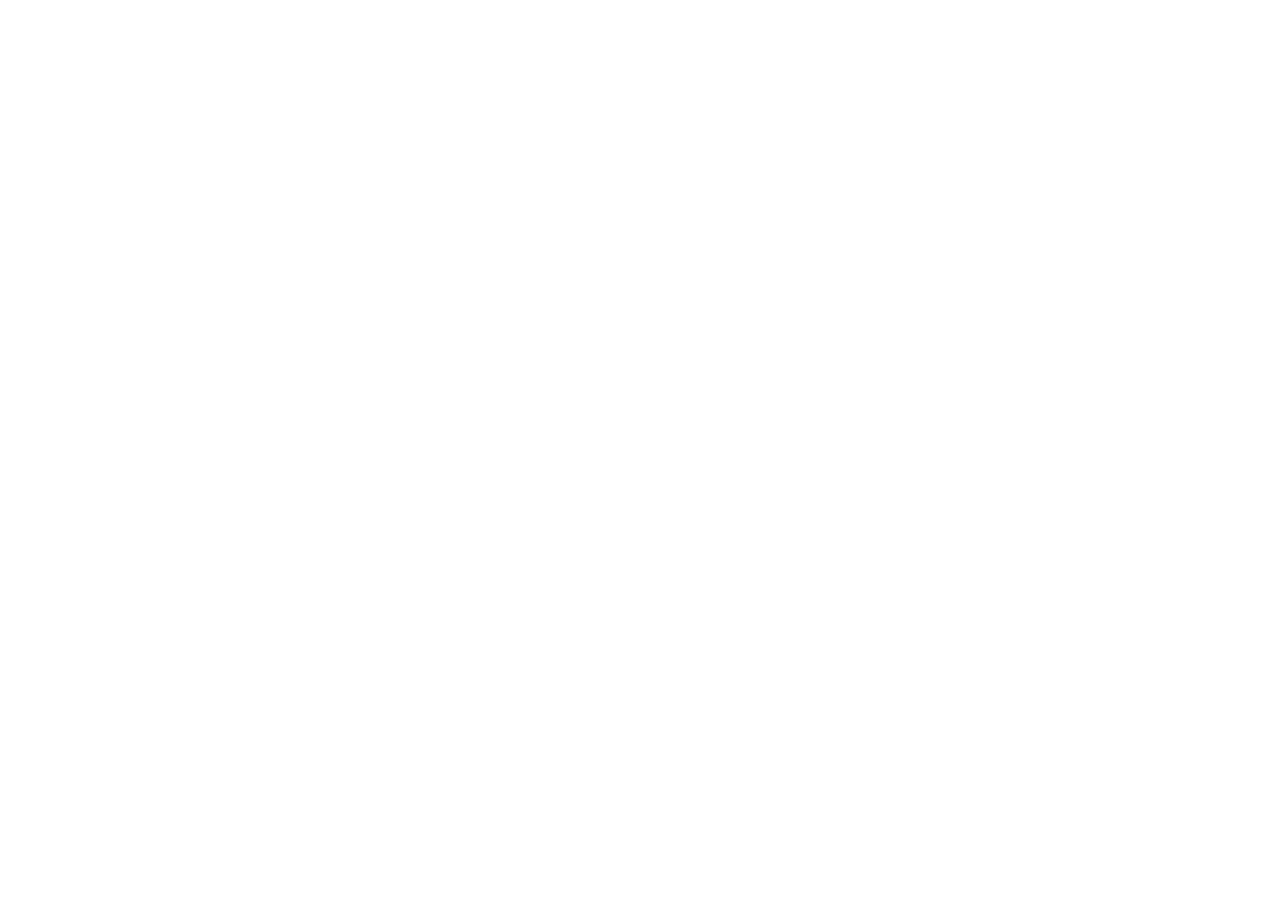
==== index.html @ ceab66d3 "Alt i head tilføjet" ====
<!DOCTYPE html>
<html lang="da">

<html>
<head>
<meta charset="UTF-8">
<meta name="viewport" content="width=device-width, initial-scale=1.0">
<title>Venus Media Forside</title>
<link rel="stylesheet" href="style.css">
<link href="https://fonts.googleapis.com/css?family=Poppins:100,200,300,400,600,700&display=swap" rel="stylesheet">
<link rel="stylesheet" href="https://stackpath.bootstrapcdn.com/font-awesome/4.7.0/css/font-awesome.min.css"> 
</head>







</html>
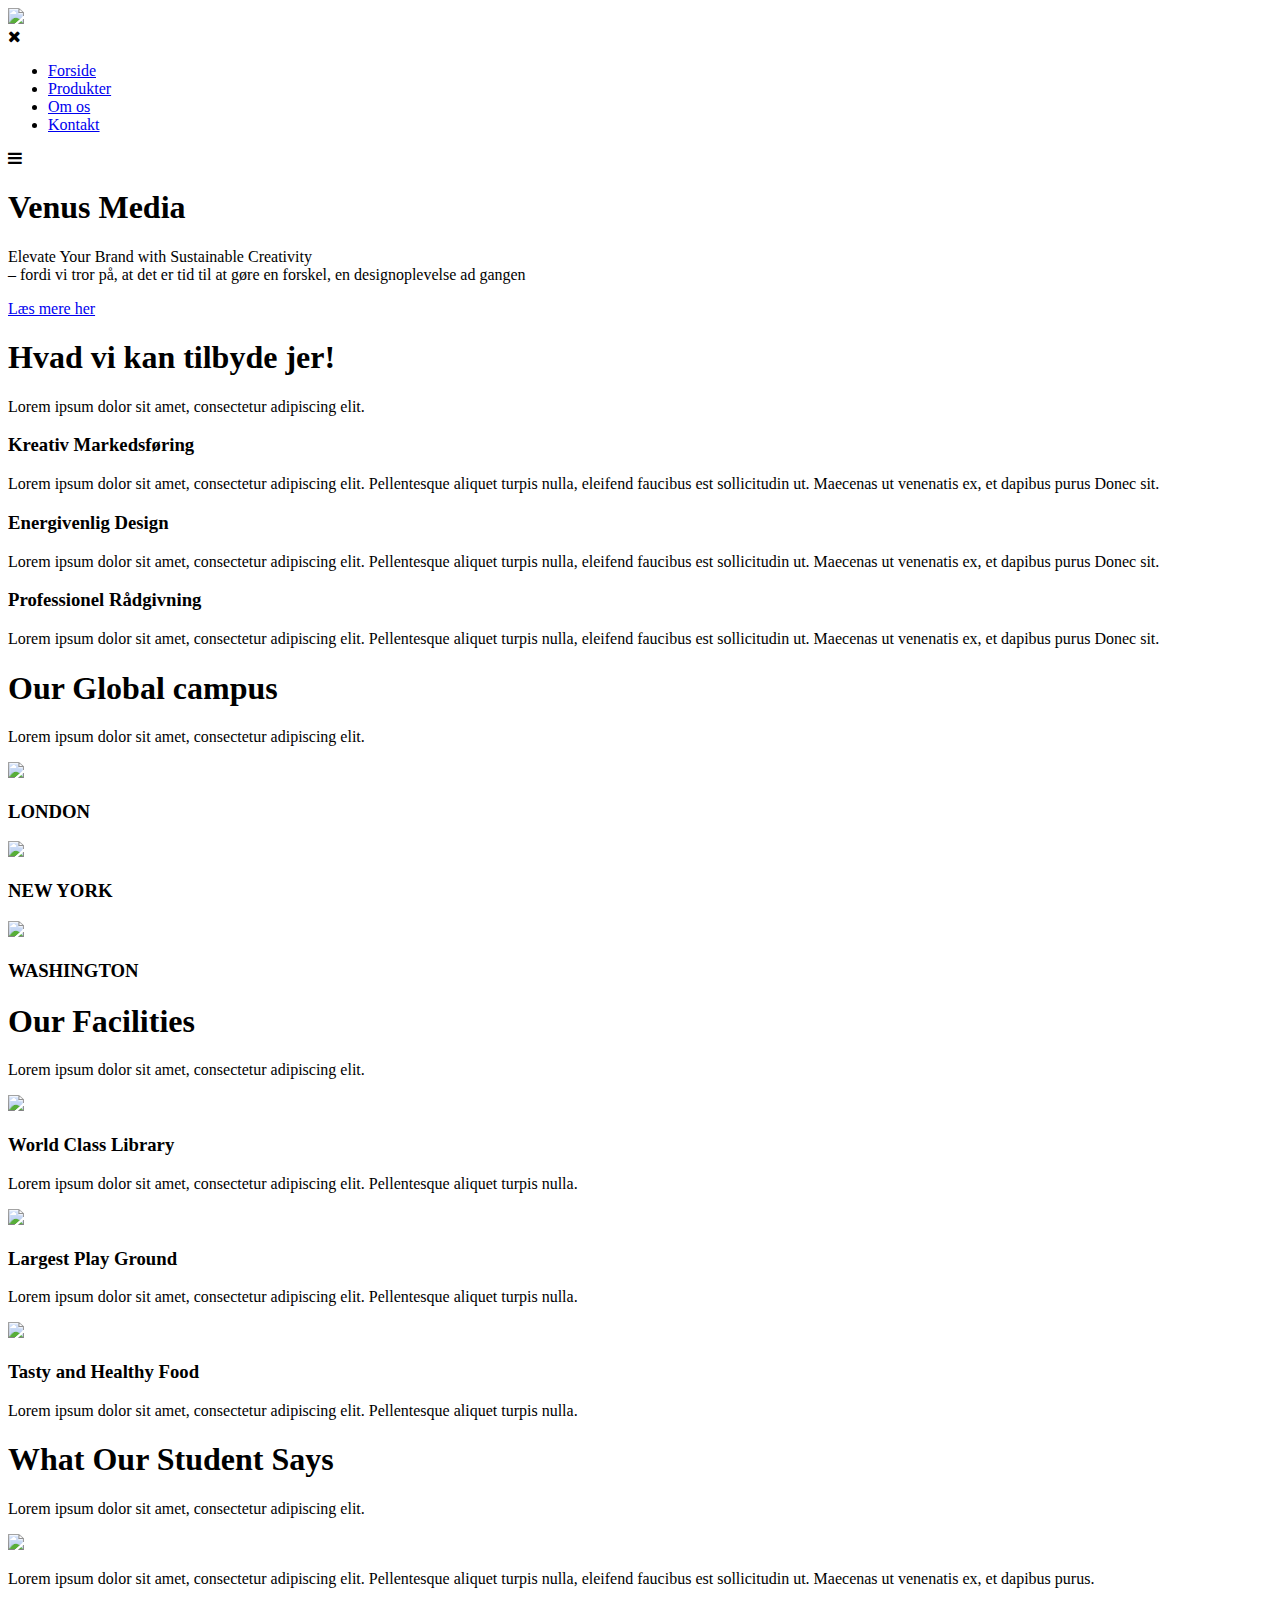
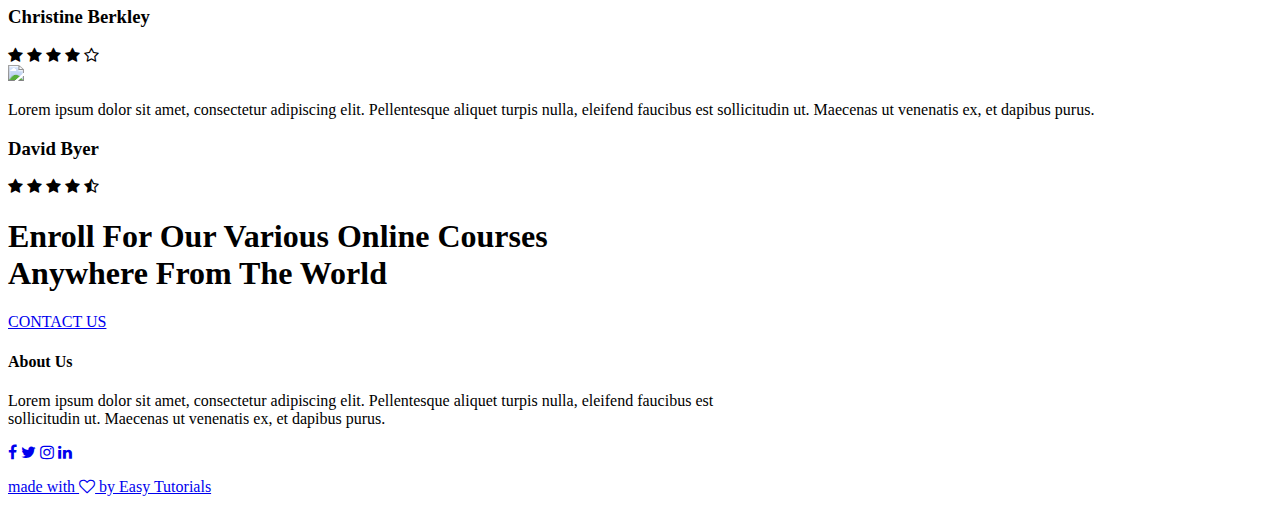
==== commit 446b327f: "tilføjet alle nav links" ====
--- a/index.html
+++ b/index.html
@@ -1,20 +1,182 @@
 <!DOCTYPE html>
 <html lang="da">
 
-<html>
 <head>
-<meta charset="UTF-8">
 <meta name="viewport" content="width=device-width, initial-scale=1.0">
 <title>Venus Media Forside</title>
 <link rel="stylesheet" href="style.css">
 <link href="https://fonts.googleapis.com/css?family=Poppins:100,200,300,400,600,700&display=swap" rel="stylesheet">
 <link rel="stylesheet" href="https://stackpath.bootstrapcdn.com/font-awesome/4.7.0/css/font-awesome.min.css"> 
 </head>
+<body>
+    <section class="header">
+        
+        <nav>
+            <a href="index.html"><img src="img/venus_med_hånd-removebg-preview.png"></a>
+            <div class="nav-links" id="navLinks">  
+                <i class="fa fa-close" onclick="hideMenu()"></i>
+                <ul>
+                    <li><a href="index.html">Forside</a></li>
+                    <li><a href="produkter.html">Produkter</a></li>
+                    <li><a href="hvem-er-vi.html">Om os</a></li>
+                    <li><a href="kontakt.html">Kontakt</a></li>
+                </ul>
+            </div>
+            <i class="fa fa-bars" onclick="showMenu()"></i>
+        </nav>
+        
+        <div class="text-box">
+            <h1>Venus Media</h1>
+            <p>Elevate Your Brand with Sustainable Creativity<br>– fordi vi tror på, at det er tid til at gøre en forskel, en designoplevelse ad gangen</p>
+            <a href="contact.html" class="hero-btn">Læs mere her</a>
+        </div>
+    </section>
+    
+<!---------- Udforsk ----------->
+    
+    <section class="course">
+        <h1>Hvad vi kan tilbyde jer!</h1>
+        <p>Lorem ipsum dolor sit amet, consectetur adipiscing elit.</p>
+        <div class="row">
+            <div class="course-col">
+                <h3>Kreativ Markedsføring</h3>
+                <p>Lorem ipsum dolor sit amet, consectetur adipiscing elit. Pellentesque aliquet turpis nulla, eleifend faucibus est sollicitudin ut. Maecenas ut venenatis ex, et dapibus purus Donec sit.</p>
+            </div>
+            <div class="course-col">
+                <h3>Energivenlig Design</h3>
+                <p>Lorem ipsum dolor sit amet, consectetur adipiscing elit. Pellentesque aliquet turpis nulla, eleifend faucibus est sollicitudin ut. Maecenas ut venenatis ex, et dapibus purus Donec sit.</p>
+            </div>
+            <div class="course-col">
+                <h3>Professionel Rådgivning</h3>
+                <p>Lorem ipsum dolor sit amet, consectetur adipiscing elit. Pellentesque aliquet turpis nulla, eleifend faucibus est sollicitudin ut. Maecenas ut venenatis ex, et dapibus purus Donec sit.</p>
+            </div>
+        </div>
+    </section>
+    
+<!---------- campus ---------->
+    
+    <section class="campus">
+        <h1>Our Global campus</h1>
+        <p>Lorem ipsum dolor sit amet, consectetur adipiscing elit.</p>
+            <div class="row">
+                <div class="campus-col">
+                    <img src="images/london.png">
+                    <div class="layer">
+                        <h3>LONDON</h3>
+                    </div>
+                </div>
+                <div class="campus-col">
+                    <img src="images/newyork.png">
+                    <div class="layer">
+                        <h3>NEW YORK</h3>
+                    </div>
+                </div>
+                <div class="campus-col">
+                    <img src="images/washington.png">
+                    <div class="layer">
+                        <h3>WASHINGTON</h3>
+                    </div>
+                </div>
+                
+            </div>
+    </section>
+    
+<!---------- Facilities ---------->
+    
+    <section class="facility">
+        <h1>Our Facilities</h1>
+        <p>Lorem ipsum dolor sit amet, consectetur adipiscing elit.</p>
+            <div class="row">
+                <div class="facility-col">
+                    <img src="images/library.png">
+                    <h3>World Class Library</h3>
+                    <p>Lorem ipsum dolor sit amet, consectetur adipiscing elit. Pellentesque aliquet turpis nulla.</p>
+                </div>
+                <div class="facility-col">
+                    <img src="images/basketball.png">
+                    <h3>Largest Play Ground</h3>
+                    <p>Lorem ipsum dolor sit amet, consectetur adipiscing elit. Pellentesque aliquet turpis nulla.</p>
+                </div>
+                <div class="facility-col">
+                    <img src="images/cafeteria.png">
+                    <h3>Tasty and Healthy Food</h3>
+                    <p>Lorem ipsum dolor sit amet, consectetur adipiscing elit. Pellentesque aliquet turpis nulla.</p>
+                </div>
+            </div>
+    </section>
+    
+    
+<!---------- testimonials ---------->
+    
+    <section class="testimonials">
+        <h1>What Our Student Says</h1>
+        <p>Lorem ipsum dolor sit amet, consectetur adipiscing elit.</p>
+            <div class="row">
+                <div class="testimonial-col">
+                    <img src="images/user1.jpg">
+                    <div> 
+                        <p>Lorem ipsum dolor sit amet, consectetur adipiscing elit. Pellentesque aliquet turpis nulla, eleifend faucibus est sollicitudin ut. Maecenas ut venenatis ex, et dapibus purus.</p>
+                        <h3>Christine Berkley</h3>
+                        <i class="fa fa-star"></i>
+                        <i class="fa fa-star"></i>
+                        <i class="fa fa-star"></i>
+                        <i class="fa fa-star"></i>
+                        <i class="fa fa-star-o"></i>
+                    </div>
+                </div>
+                <div class="testimonial-col">
+                    <img src="images/user2.jpg">
+                    <div>
+                        <p>Lorem ipsum dolor sit amet, consectetur adipiscing elit. Pellentesque aliquet turpis nulla, eleifend faucibus est sollicitudin ut. Maecenas ut venenatis ex, et dapibus purus.</p>
+                        <h3>David Byer</h3>
+                        <i class="fa fa-star"></i>
+                        <i class="fa fa-star"></i>
+                        <i class="fa fa-star"></i>
+                        <i class="fa fa-star"></i>
+                        <i class="fa fa-star-half-o"></i>
+                    </div>
+                </div>
+                
+            </div>
+    </section>
+    
+<!------ Call To Action ------>
 
+<section class="cta">
+    
+       <h1>Enroll For Our Various Online Courses<br>Anywhere From The World</h1>
+        <a href="https://www.youtube.com/c/EasyTutorialsVideo?sub_confirmation=1" class="hero-btn">CONTACT US</a>
+    
+</section>    
+ 
+<!-------- footer ---------->
 
+<section class="footer">
+        <h4>About Us</h4>
+        <p>Lorem ipsum dolor sit amet, consectetur adipiscing elit. Pellentesque aliquet turpis nulla, eleifend faucibus est<br>sollicitudin ut. Maecenas ut venenatis ex, et dapibus purus.</p>
+        <div class="icons">
+            <a href="https://www.youtube.com/c/EasyTutorialsVideo?sub_confirmation=1"><i class="fa fa-facebook"></i></a>
+            <a href="https://www.youtube.com/c/EasyTutorialsVideo?sub_confirmation=1"><i class="fa fa-twitter"></i></a>
+            <a href="https://www.youtube.com/c/EasyTutorialsVideo?sub_confirmation=1"><i class="fa fa-instagram"></i></a>
+            <a href="https://www.youtube.com/c/EasyTutorialsVideo?sub_confirmation=1"><i class="fa fa-linkedin"></i></a>
+            
+        </div>
+        <a href="https://www.youtube.com/c/EasyTutorialsVideo?sub_confirmation=1" class="footer-link"><p>made with <i class="fa fa-heart-o"></i> by Easy Tutorials</p></a>
+</section>    
+  
+  
+<!----JavaScript for toggle menu---->
+<script>
+    var navLinks = document.getElementById("navLinks");
 
+    function showMenu() {
+        navLinks.style.right = "0";
+    }
 
-
-
-
-</html>+    function hideMenu() {
+        navLinks.style.right = "-200px";
+    }
+</script> 
+    
+</body>
+</html>
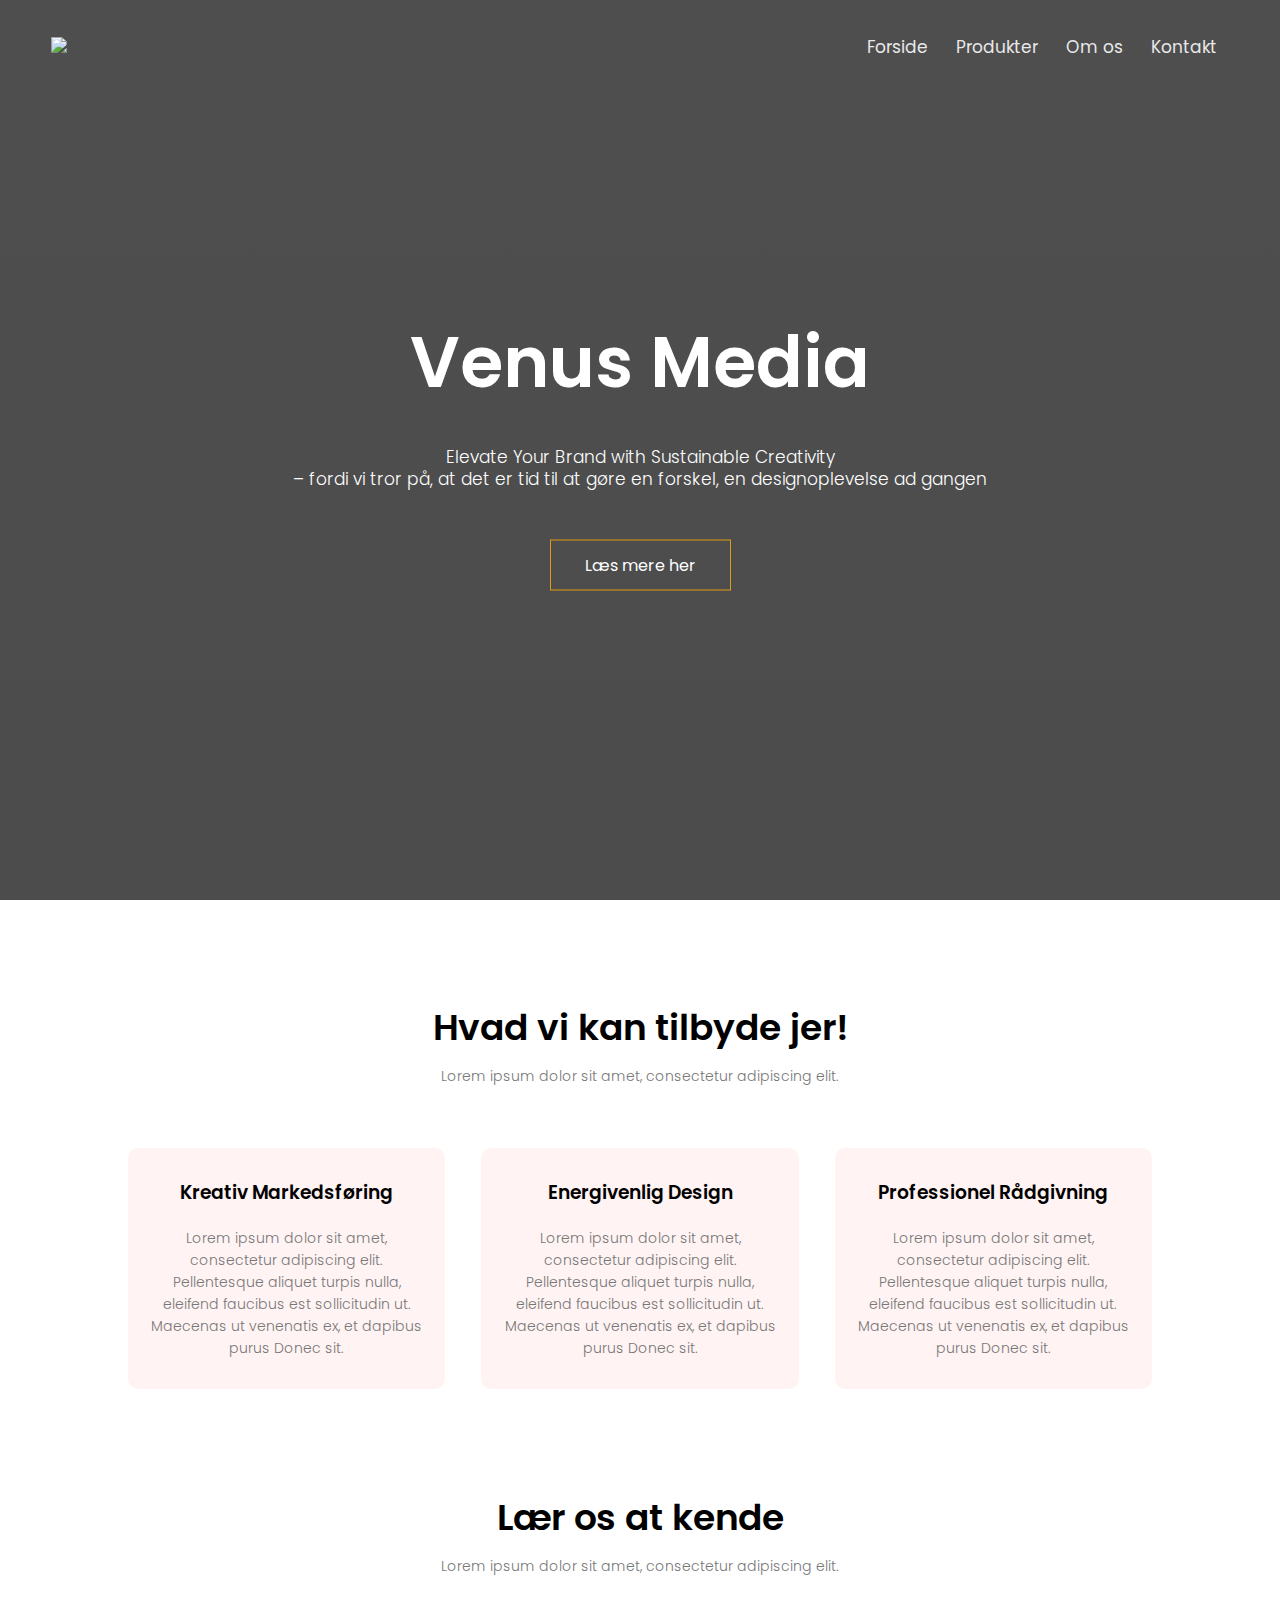
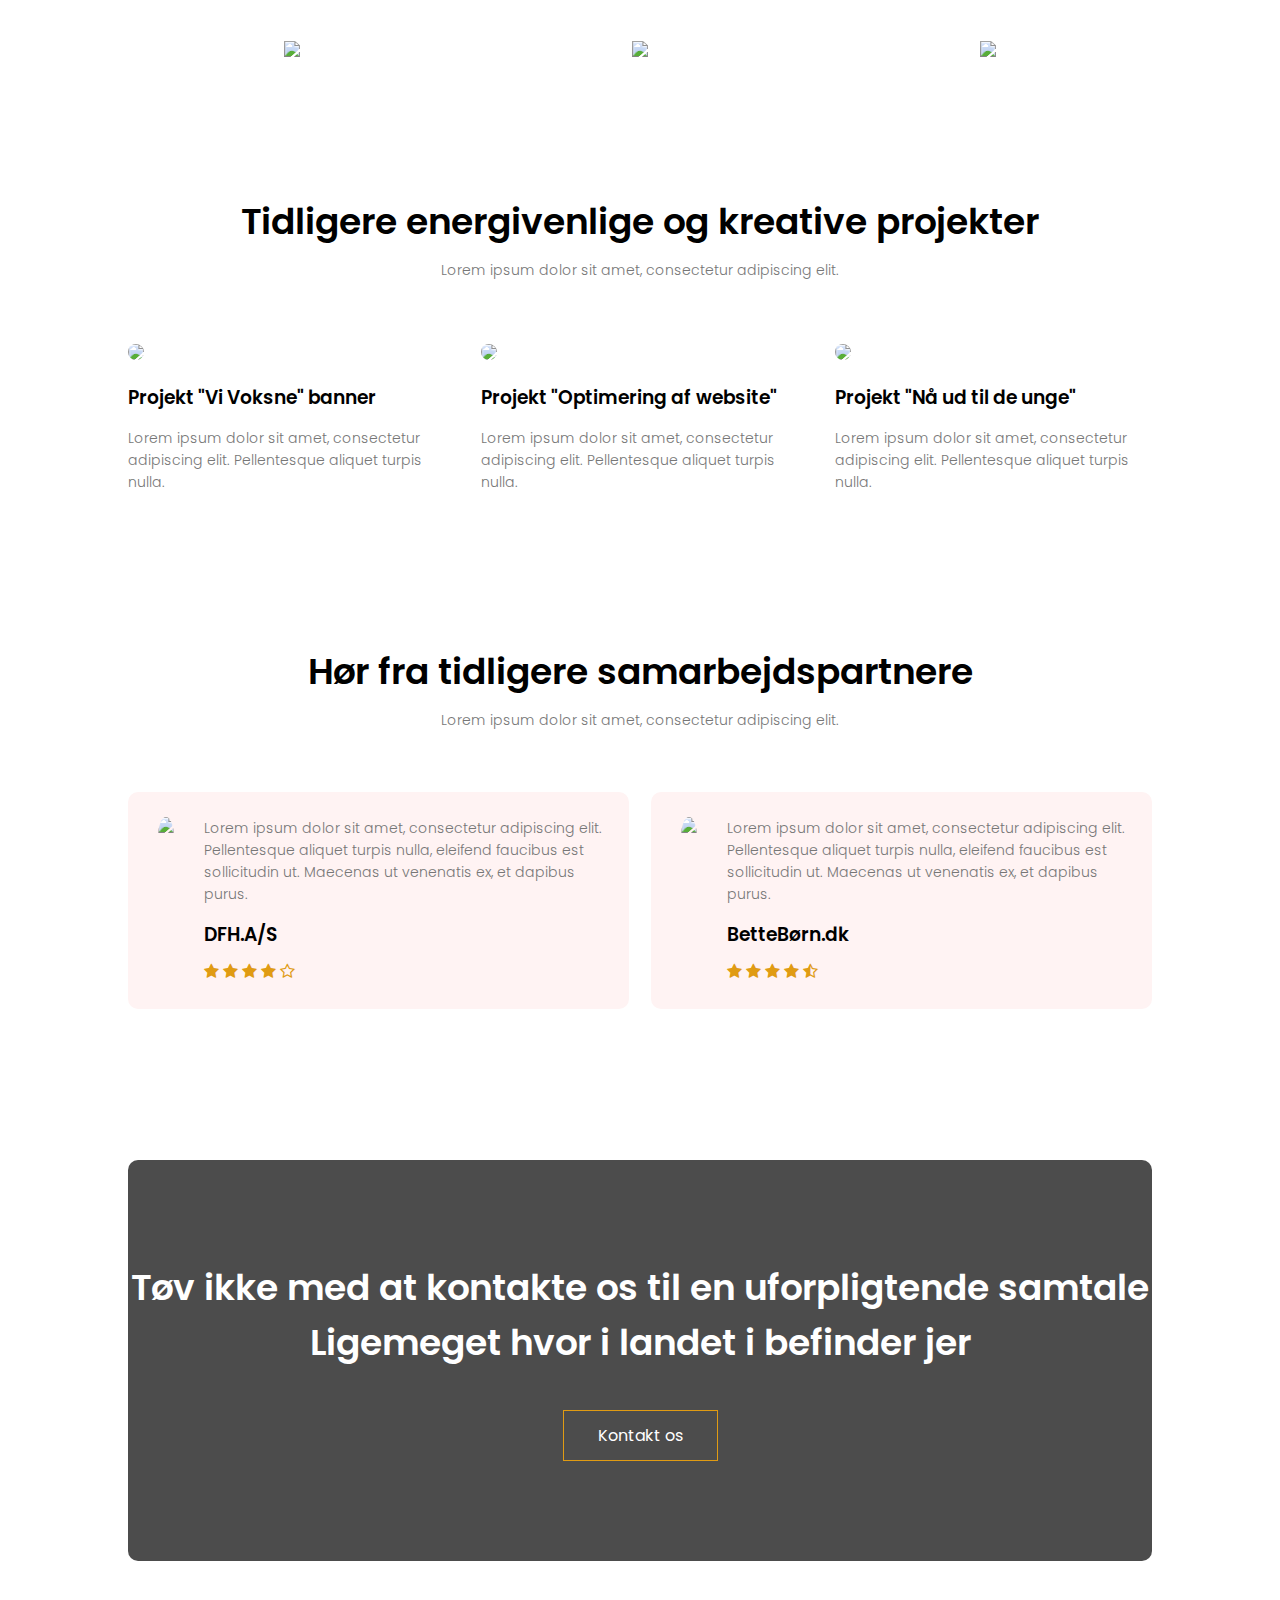
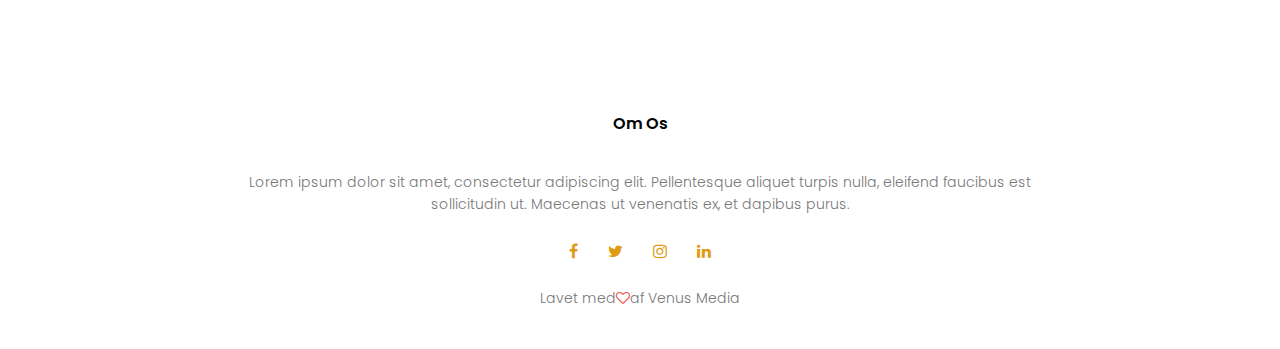
==== commit b0cfda38: "forside skabelon færdig" ====
--- a/index.html
+++ b/index.html
@@ -28,95 +28,95 @@
         <div class="text-box">
             <h1>Venus Media</h1>
             <p>Elevate Your Brand with Sustainable Creativity<br>– fordi vi tror på, at det er tid til at gøre en forskel, en designoplevelse ad gangen</p>
-            <a href="contact.html" class="hero-btn">Læs mere her</a>
+            <a href="file:///C:/Users/jnkes/OneDrive/IBA%20Kolding/Projekt%203%20Venus%20media/Venus-Media-sem-2/produkter.html" class="hero-btn">Læs mere her</a>
         </div>
     </section>
     
-<!---------- Udforsk ----------->
+<!---------- Hvad kan vi tilbyde ----------->
     
-    <section class="course">
+    <section class="produkt" >
         <h1>Hvad vi kan tilbyde jer!</h1>
         <p>Lorem ipsum dolor sit amet, consectetur adipiscing elit.</p>
         <div class="row">
-            <div class="course-col">
+            <div class="produkt-col">
                 <h3>Kreativ Markedsføring</h3>
                 <p>Lorem ipsum dolor sit amet, consectetur adipiscing elit. Pellentesque aliquet turpis nulla, eleifend faucibus est sollicitudin ut. Maecenas ut venenatis ex, et dapibus purus Donec sit.</p>
             </div>
-            <div class="course-col">
+            <div class="produkt-col">
                 <h3>Energivenlig Design</h3>
                 <p>Lorem ipsum dolor sit amet, consectetur adipiscing elit. Pellentesque aliquet turpis nulla, eleifend faucibus est sollicitudin ut. Maecenas ut venenatis ex, et dapibus purus Donec sit.</p>
             </div>
-            <div class="course-col">
+            <div class="produkt-col">
                 <h3>Professionel Rådgivning</h3>
                 <p>Lorem ipsum dolor sit amet, consectetur adipiscing elit. Pellentesque aliquet turpis nulla, eleifend faucibus est sollicitudin ut. Maecenas ut venenatis ex, et dapibus purus Donec sit.</p>
             </div>
         </div>
     </section>
     
-<!---------- campus ---------->
+<!---------- Lær os at kende ---------->
     
-    <section class="campus">
-        <h1>Our Global campus</h1>
+    <section class="om-os">
+        <h1>Lær os at kende</h1>
         <p>Lorem ipsum dolor sit amet, consectetur adipiscing elit.</p>
             <div class="row">
-                <div class="campus-col">
-                    <img src="images/london.png">
+                <div class="om-os-col">
+                    <img src="img/nasa-_SFJhRPzJHs-unsplash (1).jpg">
                     <div class="layer">
-                        <h3>LONDON</h3>
+                        <h3>MÅL</h3>
                     </div>
                 </div>
-                <div class="campus-col">
-                    <img src="images/newyork.png">
+                <div class="om-os-col">
+                    <img src="img/nasa-Q1p7bh3SHj8-unsplash (2).jpg">
                     <div class="layer">
-                        <h3>NEW YORK</h3>
+                        <h3>VÆRDIER</h3>
                     </div>
                 </div>
-                <div class="campus-col">
-                    <img src="images/washington.png">
+                <div class="om-os-col">
+                    <img src="img/nasa-_SFJhRPzJHs-unsplash (1).jpg">
                     <div class="layer">
-                        <h3>WASHINGTON</h3>
+                        <h3>MISSION</h3>
                     </div>
                 </div>
                 
             </div>
     </section>
     
-<!---------- Facilities ---------->
+<!---------- Tidligere projekter ---------->
     
-    <section class="facility">
-        <h1>Our Facilities</h1>
+    <section class="projekter">
+        <h1>Tidligere energivenlige og kreative projekter</h1>
         <p>Lorem ipsum dolor sit amet, consectetur adipiscing elit.</p>
             <div class="row">
-                <div class="facility-col">
-                    <img src="images/library.png">
-                    <h3>World Class Library</h3>
+                <div class="projekter-col">
+                    <img src="img/nasa-_SFJhRPzJHs-unsplash (1).jpg">
+                    <h3>Projekt "Vi Voksne" banner</h3>
                     <p>Lorem ipsum dolor sit amet, consectetur adipiscing elit. Pellentesque aliquet turpis nulla.</p>
                 </div>
-                <div class="facility-col">
-                    <img src="images/basketball.png">
-                    <h3>Largest Play Ground</h3>
+                <div class="projekter-col">
+                    <img src="img/nasa-Q1p7bh3SHj8-unsplash (2).jpg">
+                    <h3>Projekt "Optimering af website"</h3>
                     <p>Lorem ipsum dolor sit amet, consectetur adipiscing elit. Pellentesque aliquet turpis nulla.</p>
                 </div>
-                <div class="facility-col">
-                    <img src="images/cafeteria.png">
-                    <h3>Tasty and Healthy Food</h3>
+                <div class="projekter-col">
+                    <img src="img/nasa-_SFJhRPzJHs-unsplash (1).jpg">
+                    <h3>Projekt "Nå ud til de unge"</h3>
                     <p>Lorem ipsum dolor sit amet, consectetur adipiscing elit. Pellentesque aliquet turpis nulla.</p>
                 </div>
             </div>
     </section>
     
     
-<!---------- testimonials ---------->
+<!---------- Hør fra vores andre samarbejdspartnere ---------->
     
-    <section class="testimonials">
-        <h1>What Our Student Says</h1>
+    <section class="sammen">
+        <h1>Hør fra tidligere samarbejdspartnere</h1>
         <p>Lorem ipsum dolor sit amet, consectetur adipiscing elit.</p>
             <div class="row">
-                <div class="testimonial-col">
-                    <img src="images/user1.jpg">
+                <div class="sammen-col">
+                    <img src="img/nasa-Q1p7bh3SHj8-unsplash (2).jpg">
                     <div> 
                         <p>Lorem ipsum dolor sit amet, consectetur adipiscing elit. Pellentesque aliquet turpis nulla, eleifend faucibus est sollicitudin ut. Maecenas ut venenatis ex, et dapibus purus.</p>
-                        <h3>Christine Berkley</h3>
+                        <h3>DFH.A/S</h3>
                         <i class="fa fa-star"></i>
                         <i class="fa fa-star"></i>
                         <i class="fa fa-star"></i>
@@ -124,11 +124,11 @@
                         <i class="fa fa-star-o"></i>
                     </div>
                 </div>
-                <div class="testimonial-col">
-                    <img src="images/user2.jpg">
+                <div class="sammen-col">
+                    <img src="img/nasa-_SFJhRPzJHs-unsplash (1).jpg">
                     <div>
                         <p>Lorem ipsum dolor sit amet, consectetur adipiscing elit. Pellentesque aliquet turpis nulla, eleifend faucibus est sollicitudin ut. Maecenas ut venenatis ex, et dapibus purus.</p>
-                        <h3>David Byer</h3>
+                        <h3>BetteBørn.dk</h3>
                         <i class="fa fa-star"></i>
                         <i class="fa fa-star"></i>
                         <i class="fa fa-star"></i>
@@ -144,24 +144,24 @@
 
 <section class="cta">
     
-       <h1>Enroll For Our Various Online Courses<br>Anywhere From The World</h1>
-        <a href="https://www.youtube.com/c/EasyTutorialsVideo?sub_confirmation=1" class="hero-btn">CONTACT US</a>
+       <h1>Tøv ikke med at kontakte os til en uforpligtende samtale<br>Ligemeget hvor i landet i befinder jer</h1>
+        <a href="file:///C:/Users/jnkes/OneDrive/IBA%20Kolding/Projekt%203%20Venus%20media/Venus-Media-sem-2/kontakt.html" class="hero-btn">Kontakt os</a>
     
 </section>    
  
 <!-------- footer ---------->
 
 <section class="footer">
-        <h4>About Us</h4>
+        <h4>Om Os</h4>
         <p>Lorem ipsum dolor sit amet, consectetur adipiscing elit. Pellentesque aliquet turpis nulla, eleifend faucibus est<br>sollicitudin ut. Maecenas ut venenatis ex, et dapibus purus.</p>
         <div class="icons">
-            <a href="https://www.youtube.com/c/EasyTutorialsVideo?sub_confirmation=1"><i class="fa fa-facebook"></i></a>
-            <a href="https://www.youtube.com/c/EasyTutorialsVideo?sub_confirmation=1"><i class="fa fa-twitter"></i></a>
-            <a href="https://www.youtube.com/c/EasyTutorialsVideo?sub_confirmation=1"><i class="fa fa-instagram"></i></a>
-            <a href="https://www.youtube.com/c/EasyTutorialsVideo?sub_confirmation=1"><i class="fa fa-linkedin"></i></a>
+            <a href="https://www.facebook.com/?stype=lo&deoia=1&jlou=Afc21t7a0IqsOM61QRy2-YvPnPL1nW6h1z9CoNvyd9YaPK0fe97e6TexKooaXoyMv2l0pVPLRdhvQrvJ2KXZg-o6IHxjbfk712J3idRmaUZc5g&smuh=2369&lh=Ac8sbTuWaEpsydlyPVg"><i class="fa fa-facebook"></i></a>
+            <a href="https://twitter.com/?lang=da"><i class="fa fa-twitter"></i></a>
+            <a href="https://www.instagram.com/"><i class="fa fa-instagram"></i></a>
+            <a href="https://dk.linkedin.com/"><i class="fa fa-linkedin"></i></a>
             
         </div>
-        <a href="https://www.youtube.com/c/EasyTutorialsVideo?sub_confirmation=1" class="footer-link"><p>made with <i class="fa fa-heart-o"></i> by Easy Tutorials</p></a>
+        <a href="file:///C:/Users/jnkes/OneDrive/IBA%20Kolding/Projekt%203%20Venus%20media/Venus-Media-sem-2/index.html" class="footer-link"><p>Lavet med<i class="fa fa-heart-o"></i>af Venus Media</p></a>
 </section>    
   
   
--- a/style.css
+++ b/style.css
@@ -0,0 +1,526 @@
+*{
+    margin: 0;
+    padding: 0;
+    font-family: 'Poppins', sans-serif;
+}
+.header{
+    min-height: 100vh;
+    width: 100%;
+    background-image: linear-gradient(rgba(3, 3, 3, 0.7),rgba(0, 0, 0, 0.7)),url(img/bernd-dittrich-KWnzfnJImww-unsplash.jpg);
+    background-position: center;
+    background-size: cover;
+    position: relative;
+    overflow: hidden;
+}
+
+nav{
+    display: flex;
+    padding: 2% 4%;
+    justify-content: space-between;
+    align-items: center;
+}
+nav img{
+    width: 200px;
+}
+.nav-links{
+    flex: 1;
+    text-align: right;
+}
+.nav-links ul li{
+    list-style: none;
+    display: inline-block;
+    padding: 8px 12px;
+    position: relative;
+}
+.nav-links ul li a{
+    color: #e8e8e8;
+    text-decoration: none;
+    font-size: 17px;
+}
+.nav-links ul li::after{
+    content: '';
+    width: 0%;
+    height: 2px;
+    background: #eda618;
+    display: block;
+    margin: auto;
+    transition: .4s;    
+}
+.nav-links ul li:hover::after{
+    width: 100%;
+}
+nav .fa{
+    display: none;
+}
+
+.text-box{
+    width: 90%;
+    color: #fff;
+    position: absolute;
+    top: 50%;
+    left: 50%;
+    transform: translate(-50%, -50%);
+    text-align: center;
+}
+.text-box h1{
+    font-size: 70px;
+}
+.text-box p{
+    margin: 20px 0 40px;
+    font-size: 17px;
+    color: #fff;
+    font: weight 700px;;
+}
+.hero-btn {
+    display: inline-block;
+    text-decoration: none;
+    color: #fff;
+    border: 1px solid #e09b13;
+    padding: 12px 34px;
+    font-size: 16px;
+    background: transparent;
+    position: relative;
+    cursor: pointer;
+    transition: 1s;
+}
+
+.hero-btn:hover{
+    border: 1px solid #e09b13;
+    background: #e09b13;
+    transition: 1s;
+}
+
+
+@media(max-width: 700px)
+{
+   .nav-links ul li
+    {
+        display: block;
+    }
+    .nav-links
+    {
+        position: fixed;
+        background: #e09b13;
+        height: 100vh;
+        width: 200px;
+        top: 0;
+        right: -200px;
+        text-align: left;
+        z-index: 2;
+        transition: 0.5s;
+    }
+    .nav-links ul{
+        padding: 30px;
+    }
+    nav .fa{
+        display: block;
+        color: #fff;
+        margin: 10px;
+        font-size: 22px;
+        cursor: pointer; 
+    }
+    .text-box h1{
+        font-size: 20px;
+    }
+}
+
+/*---------- Hvad kan vi tilbyde --------*/
+
+.produkt{
+    width: 80%;
+    margin: auto;
+    text-align: center;
+    padding-top: 100px;
+}
+h1{
+    font-size: 36px;
+    font-weight: 600;
+}
+p{
+    color: #777;
+    font-size: 14px;
+    font-weight: 300;
+    line-height: 22px;
+    padding: 10px;
+}
+.row{
+    margin-top: 5%;
+    display: flex;
+    justify-content: space-between;  
+}
+  
+.produkt-col{
+    flex-basis: 31%;
+    background: #fff3f3;
+    border-radius: 10px;
+    margin-bottom: 5%;
+    padding: 20px 12px;
+    box-sizing: border-box;
+    transition: .5s;
+}
+h3{
+    text-align: center;
+    font-weight: 600;
+    margin: 10px 0;
+}
+.produkt-col:hover{
+    box-shadow: 0 0 20px 0px rgba(0, 0, 0, 0.2);
+}
+
+@media (max-width:700px){
+    .row{
+        flex-direction: column;
+    }
+} 
+
+/*---------------- Om os ----------------*/
+
+.om-os{
+    width: 80%;
+    margin: auto;
+    text-align: center;
+    padding-top: 50px;
+}
+.om-os-col{
+    flex-basis: 32%;
+    border-radius: 10px;
+    margin-bottom: 30px;
+    position: relative;
+    overflow: hidden;
+}
+.om-os-col img{
+    width: 100%;
+}
+
+.layer{
+    background: transparent;
+    height: 100%;
+    width: 100%;
+    top: 0;
+    left: 0;
+    position: absolute;
+    transition: .5s;
+}
+.layer:hover{
+    background: rgba(197, 100, 3, 0.7);
+}
+.layer h3{
+    width: 100%;
+    font-weight: 500;
+    color: #fff;
+    font-size: 26px;
+    bottom: 0;
+    left: 50%;
+    transform: translateX(-50%);
+    position: absolute;
+    opacity: 0;
+    transition: .5s;
+}
+.layer:hover h3{
+    bottom: 49%;
+    opacity: 1;
+}
+
+/*-------------- Tidligere Projekter ----------------*/
+
+.projekter{
+    width: 80%;
+    margin: auto;
+    text-align: center;
+    padding-top: 100px;
+}
+.projekter-col{
+    flex-basis: 31%;
+    border-radius: 10px;
+    margin-bottom: 5%;
+    text-align: left;
+}
+.projekter-col img{
+    width: 100%;
+    border-radius: 10px;
+}
+.projekter-col p{
+    padding: 0;
+}
+.projekter-col h3{
+    margin-top: 16px;
+    margin-bottom: 15px;
+    text-align: left;
+}
+
+/*---------------- Samarbejdspartnere ------------------*/
+
+.sammen{
+    width: 80%;
+    margin: auto;
+    padding-top: 100px;
+    text-align: center;
+}
+
+.sammen-col{
+    flex-basis: 44%;
+    border-radius: 10px;
+    margin-bottom: 5%;
+    text-align: left;
+    background: #fff3f3;
+    padding: 25px;
+    cursor: pointer;
+    display: flex;
+}
+.sammen-col img{
+    height: 40px;
+    margin-left: 5px;
+    margin-right: 30px;
+    border-radius: 50%;
+}
+.sammen-col p{
+    padding: 0;
+}
+.sammen-col h3{
+    margin-top: 15px;
+    text-align: left;
+}
+.sammen-col .fa{
+    color: #e09b13;
+}
+
+@media(max-width:700px){
+    .sammen-col img{
+        margin-left: 0px;
+        margin-right: 15px;
+    }
+}
+
+/*-------- Call To Action ----------*/
+
+
+.cta{
+    margin: 100px auto;
+    width: 80%;
+    background-image: linear-gradient(rgba(0,0,0,0.7),rgba(0,0,0,0.7)),url(images/banner2.jpg);
+    background-position: center;
+    background-size: cover;
+    border-radius: 10px;
+    text-align: center;
+    padding: 100px 0;
+}
+.cta h1{
+    color: #fff;
+    margin-bottom: 40px; 
+    padding: 0; 
+}
+
+@media(max-width:700px){
+    .cta h1{
+        font-size: 24px;
+    }
+}
+
+/*--------------Footer---------------*/
+
+.footer{
+    width: 100%;
+    text-align: center;
+    padding: 30px 0;
+}
+.footer h4{
+    margin-bottom: 25px;
+    margin-top: 20px;
+    font-weight: 600;
+}
+
+.icons .fa{
+    color: #e09b13;
+    margin: 0 13px;
+    cursor: pointer;
+    padding: 18px 0;
+}
+.fa-heart-o{
+    color: #f44336;
+}
+
+
+/*--------------- Om os --------------*/
+
+
+.sub-header{
+    height: 50vh;
+    width: 100%;
+    background-image: linear-gradient(rgba(4,9,30,0.7),rgba(4,9,30,0.7)),url(images/background.jpg);
+    background-position: center;
+    background-size: cover;
+    text-align: center;
+    color: #fff;
+}
+.sub-header h1{
+    margin-top: 100px;
+}
+.about-us{
+    width: 80%;
+    margin: auto;
+    padding-top: 80px;
+    padding-bottom: 50px;
+}
+
+.about-col{
+    flex-basis: 48%;
+    padding: 30px 2px;
+}
+.about-col h1{
+    padding-top: 0;
+}
+.about-col p{
+    padding: 15px 0 25px;
+}
+
+.hero-btn.red-btn{
+    border: 1px solid #f44336;
+    background: transparent;
+    color: #f44336;
+}
+.hero-btn.red-btn:hover{
+    border: 1px solid #f44336;
+    background: #f44336;
+    color: #fff;
+}
+.hero-btn.red-btn::after{
+    background: #f44336;
+}
+.hero-btn.red-btn::before{
+    background: #f44336;
+}
+.content-image{
+    flex-basis: 50%;
+}
+.about-col img{
+    width: 100%;
+}
+
+/*---------- Blog Page -------------*/
+
+.blog-content{
+    width: 80%;
+    margin: auto;
+    padding: 60px 0;
+}
+.blog-left{
+    flex-basis: 65%;
+}
+.blog-right{
+    flex-basis: 32%;
+}
+.blog-left img{
+    width: 100%;
+}
+.blog-left h2{
+    color: #222;
+    font-weight: 600;
+    margin: 30px 0;
+}
+.blog-left p{
+    color: #999;
+    padding: 0;
+}
+
+.blog-right h3{
+    background: #f44336;
+    color: #fff;
+    padding: 7px 0;
+    font-size: 16px;
+    margin-bottom: 20px;
+}
+.blog-right div{
+    display: flex;
+    align-items: center;
+    justify-content: space-between;
+    color: #555;
+    padding: 8px;
+    box-sizing: border-box;
+}
+
+.comment-box{
+    border: 1px solid #ccc;
+    margin: 50px 0;
+    padding: 10px 20px;
+}
+
+.comment-box h3{
+    text-align: left;
+}
+.comment-form input, .comment-form textarea{
+    width: 100%;
+    padding: 10px;
+    margin: 15px 0;
+    box-sizing: border-box;
+    border: none;
+    outline: none;
+    background: #f0f0f0;
+}
+.comment-form button{
+    margin: 10px 0;
+}
+
+
+@media (max-width:700px){
+    .sub-header h1{
+        font-size: 24px;
+    }
+} 
+
+
+/*------- Contact Us Page ------------*/
+
+.location{
+    width: 80%;
+    margin: auto;
+    padding: 80px 0;
+}
+.location iframe{
+    width: 100%;
+}
+
+.contact-us{
+    width: 80%;
+    margin: auto;
+}
+.contact-col{
+    flex-basis: 48%;
+    margin-bottom: 30px;
+}
+
+.contact-col div{
+    display: flex;
+    align-items: center;
+    margin-bottom: 40px;
+}
+
+.contact-col div .fa{
+    font-size: 28px;
+    color: #f44336;
+    margin: 10px;
+    margin-right: 30px;
+}
+    
+.contact-col div p{
+    padding: 0;
+}
+.contact-col div h5{
+    font-size: 20px;
+    margin-bottom: 5px;
+    color: #555;
+    font-weight: 400;
+    
+}
+.contact-col input, .contact-col textarea{
+    width: 100%;
+    padding: 15px;
+    margin-bottom: 17px;
+    outline: none;
+    border: 1px solid #ccc;
+}
+
+.footer-link{
+    text-decoration: none;
+    color: #777;
+}
+
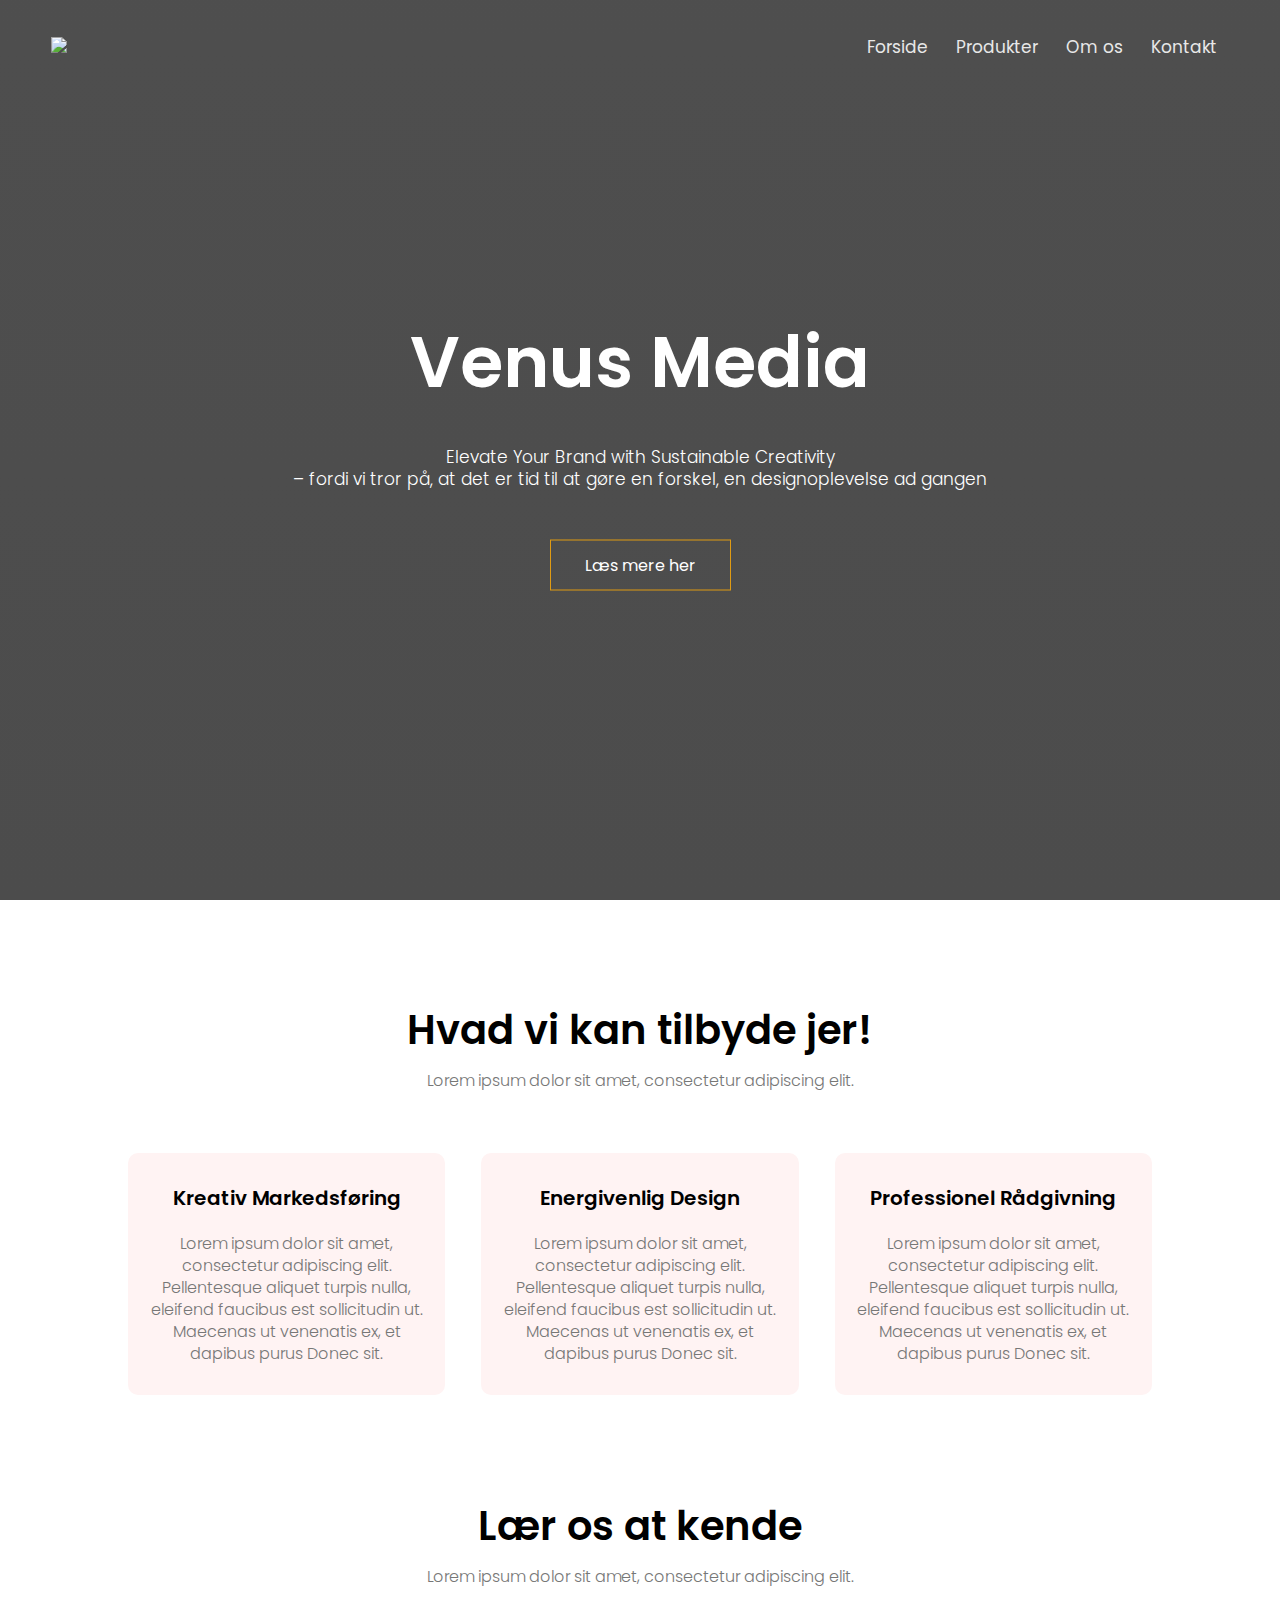
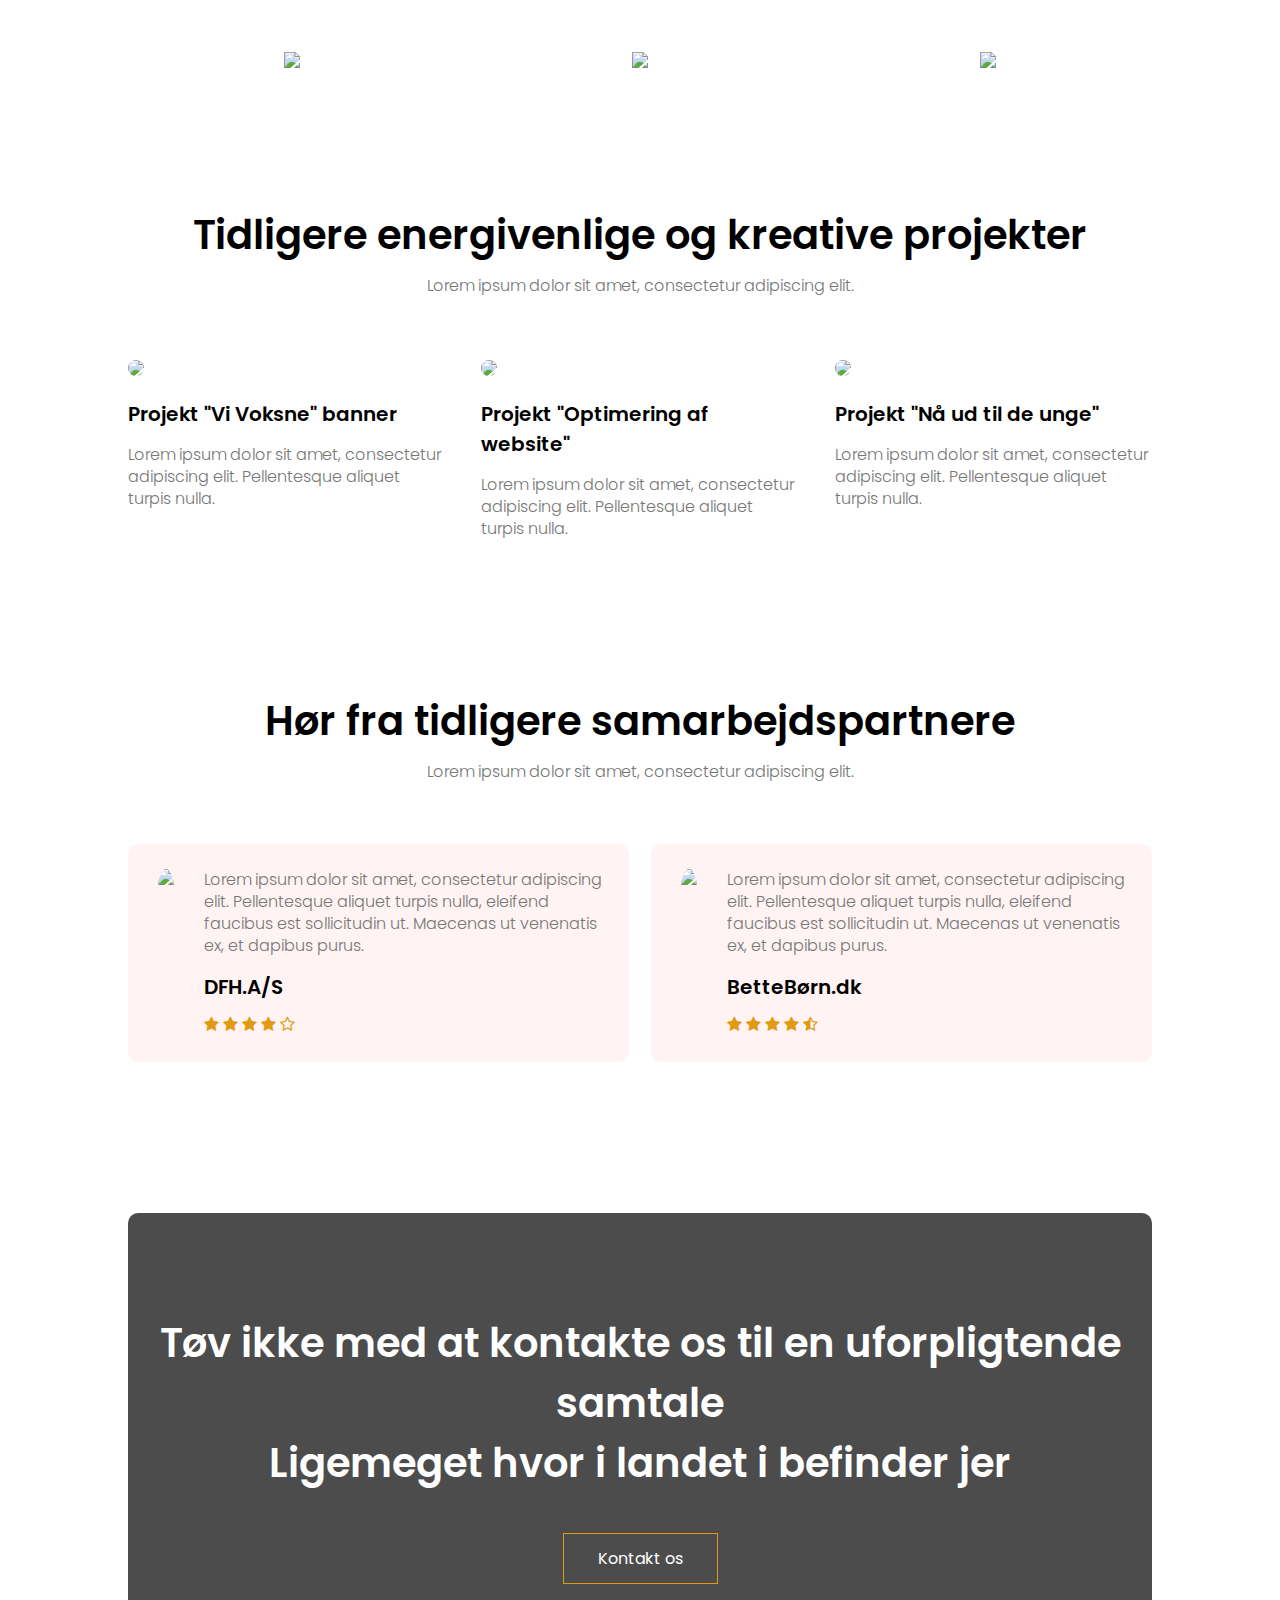
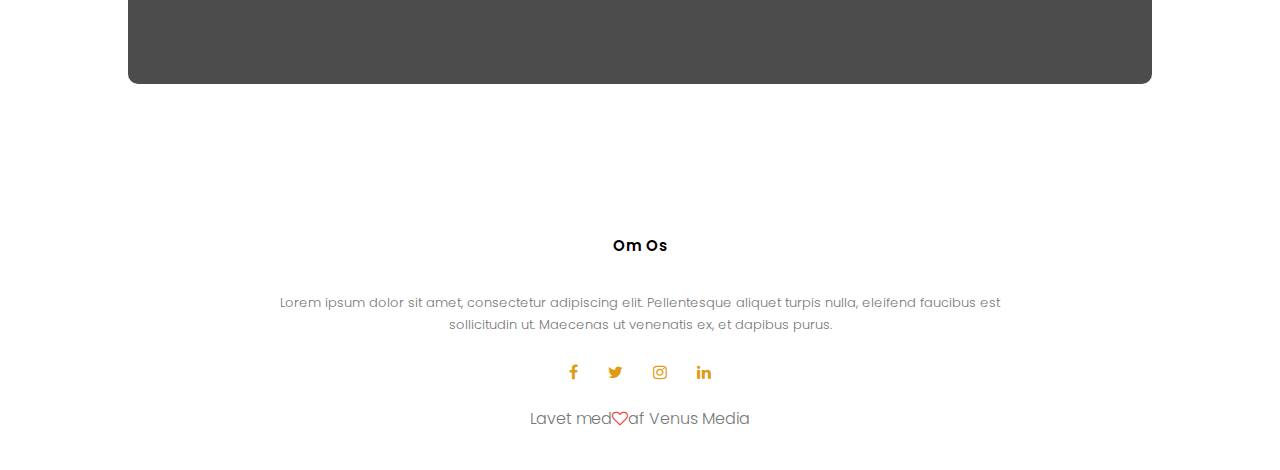
==== commit d7817e4c: "forside samt sharing" ====
--- a/index.html
+++ b/index.html
@@ -153,7 +153,7 @@
 
 <section class="footer">
         <h4>Om Os</h4>
-        <p>Lorem ipsum dolor sit amet, consectetur adipiscing elit. Pellentesque aliquet turpis nulla, eleifend faucibus est<br>sollicitudin ut. Maecenas ut venenatis ex, et dapibus purus.</p>
+        <p class="pfooter">Lorem ipsum dolor sit amet, consectetur adipiscing elit. Pellentesque aliquet turpis nulla, eleifend faucibus est<br>sollicitudin ut. Maecenas ut venenatis ex, et dapibus purus.</p>
         <div class="icons">
             <a href="https://www.facebook.com/?stype=lo&deoia=1&jlou=Afc21t7a0IqsOM61QRy2-YvPnPL1nW6h1z9CoNvyd9YaPK0fe97e6TexKooaXoyMv2l0pVPLRdhvQrvJ2KXZg-o6IHxjbfk712J3idRmaUZc5g&smuh=2369&lh=Ac8sbTuWaEpsydlyPVg"><i class="fa fa-facebook"></i></a>
             <a href="https://twitter.com/?lang=da"><i class="fa fa-twitter"></i></a>
--- a/style.css
+++ b/style.css
@@ -133,12 +133,13 @@
     padding-top: 100px;
 }
 h1{
-    font-size: 36px;
+    font-size: 40px;
     font-weight: 600;
+
 }
 p{
     color: #777;
-    font-size: 14px;
+    font-size: 16px;
     font-weight: 300;
     line-height: 22px;
     padding: 10px;
@@ -162,6 +163,7 @@
     text-align: center;
     font-weight: 600;
     margin: 10px 0;
+    font-size: 20px;
 }
 .produkt-col:hover{
     box-shadow: 0 0 20px 0px rgba(0, 0, 0, 0.2);
@@ -208,7 +210,7 @@
     width: 100%;
     font-weight: 500;
     color: #fff;
-    font-size: 26px;
+    font-size: 20px;
     bottom: 0;
     left: 50%;
     transform: translateX(-50%);
@@ -322,11 +324,17 @@
     width: 100%;
     text-align: center;
     padding: 30px 0;
+    
 }
 .footer h4{
     margin-bottom: 25px;
     margin-top: 20px;
     font-weight: 600;
+    font-size: 15px;
+}
+
+.pfooter{
+    font-size: 13px;
 }
 
 .icons .fa{
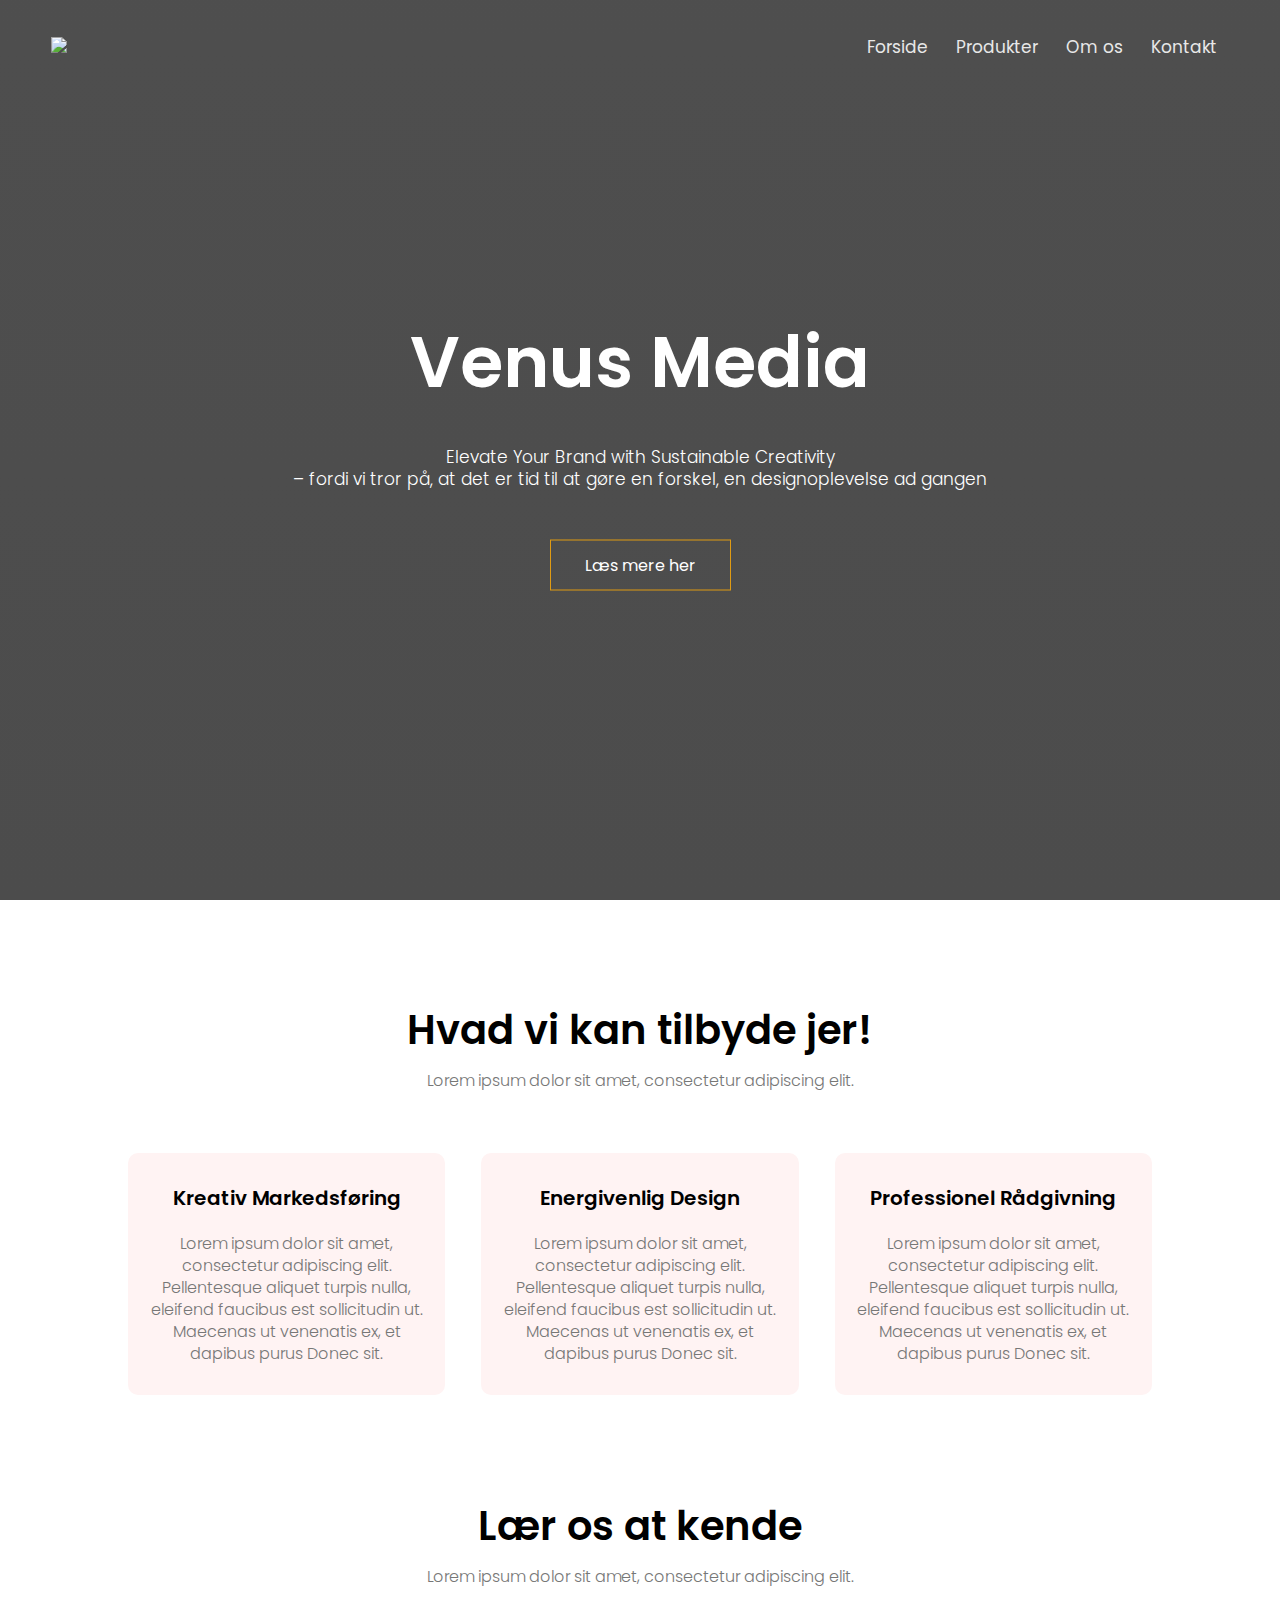
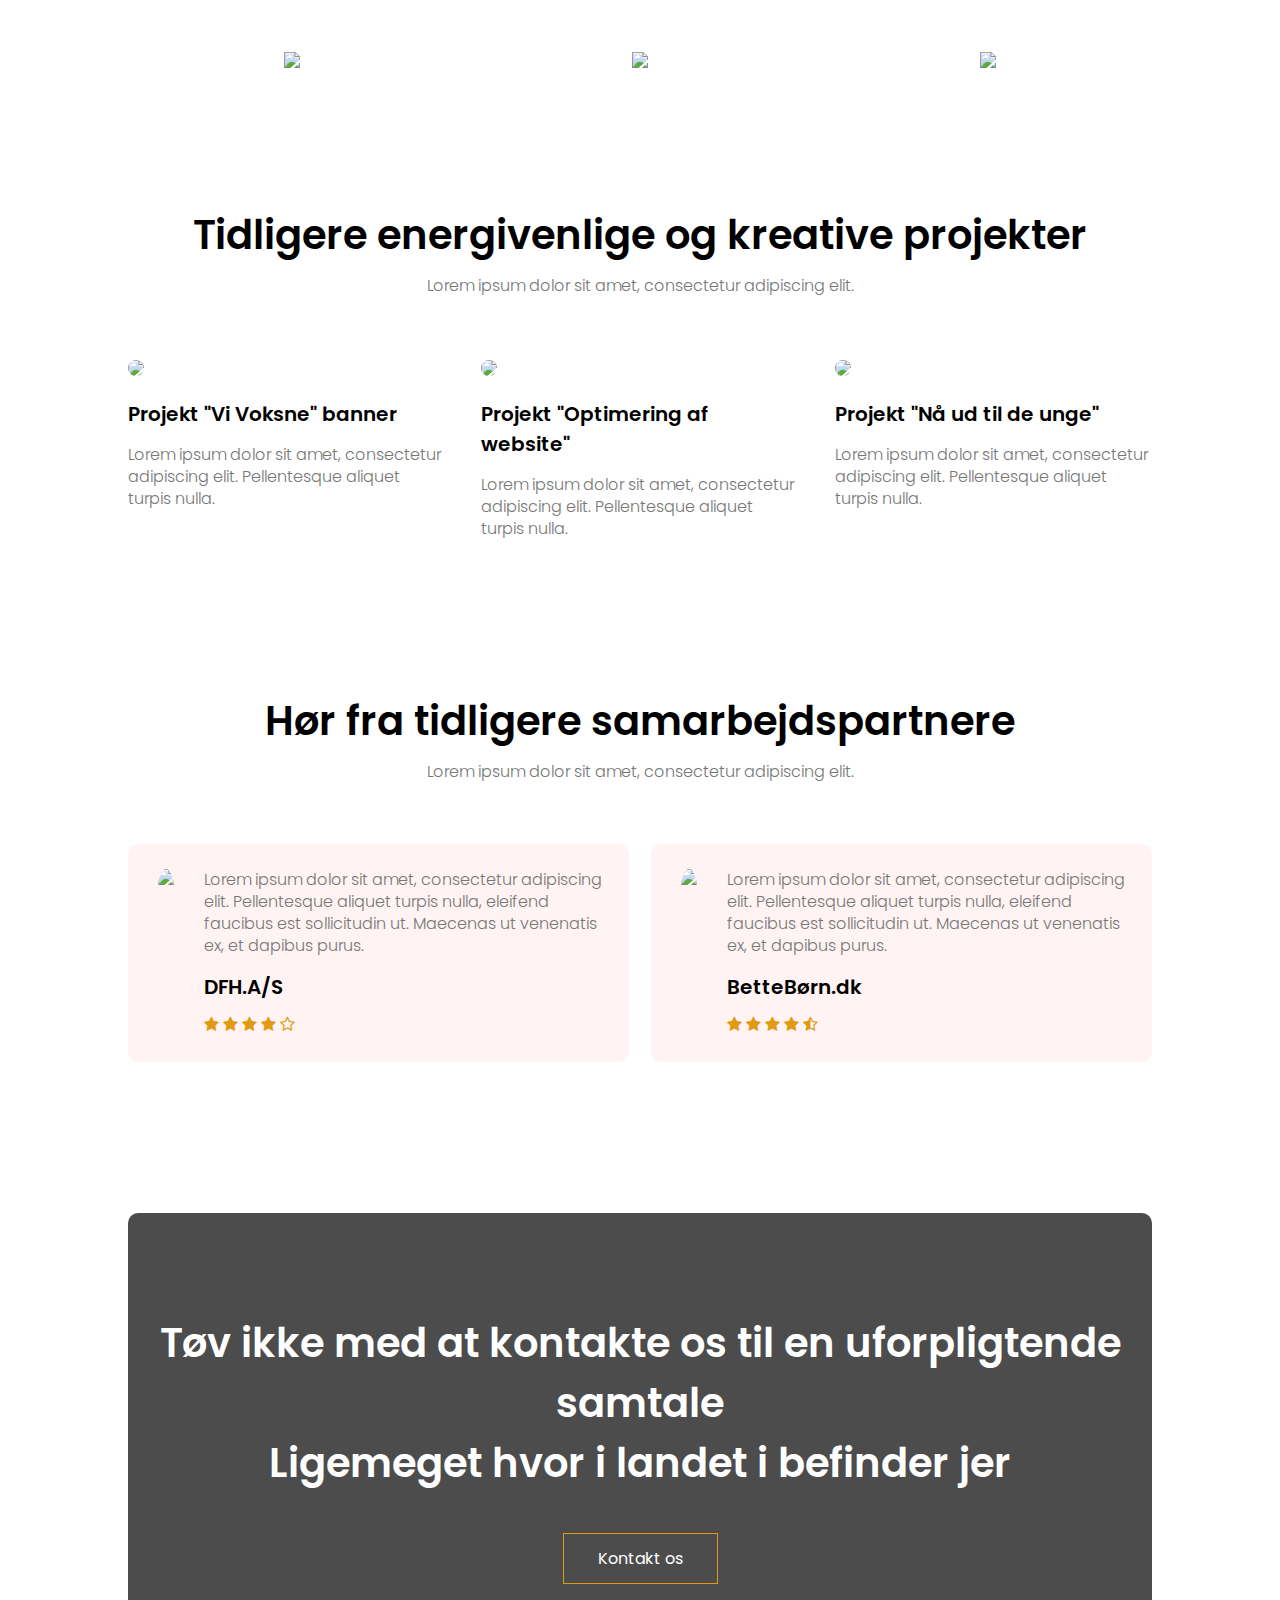
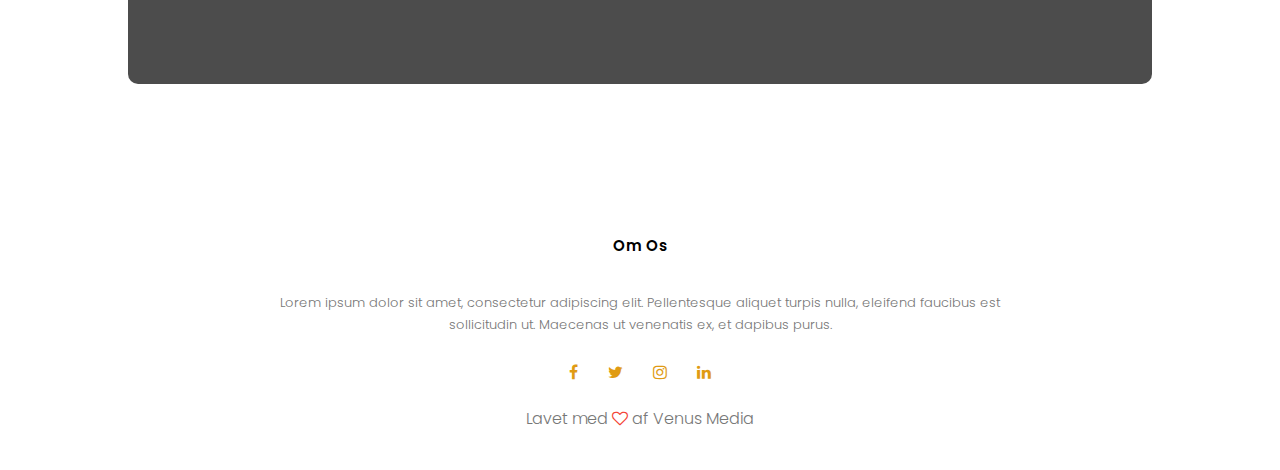
==== commit de7840db: "kontaktside oprettet, samt mindre rettelser" ====
--- a/index.html
+++ b/index.html
@@ -161,7 +161,7 @@
             <a href="https://dk.linkedin.com/"><i class="fa fa-linkedin"></i></a>
             
         </div>
-        <a href="file:///C:/Users/jnkes/OneDrive/IBA%20Kolding/Projekt%203%20Venus%20media/Venus-Media-sem-2/index.html" class="footer-link"><p>Lavet med<i class="fa fa-heart-o"></i>af Venus Media</p></a>
+        <a href="file:///C:/Users/jnkes/OneDrive/IBA%20Kolding/Projekt%203%20Venus%20media/Venus-Media-sem-2/index.html" class="footer-link"><p>Lavet med <i class="fa fa-heart-o"></i> af Venus Media</p></a>
 </section>    
   
   
--- a/style.css
+++ b/style.css
@@ -175,7 +175,7 @@
     }
 } 
 
-/*---------------- Om os ----------------*/
+/*---------------- Om os forsiden ----------------*/
 
 .om-os{
     width: 80%;
@@ -354,11 +354,12 @@
 .sub-header{
     height: 50vh;
     width: 100%;
-    background-image: linear-gradient(rgba(4,9,30,0.7),rgba(4,9,30,0.7)),url(images/background.jpg);
+    background-image: linear-gradient(rgba(4,9,30,0.7),rgba(4,9,30,0.7)),url(img/bernd-dittrich-KWnzfnJImww-unsplash.jpg);
     background-position: center;
     background-size: cover;
     text-align: center;
-    color: #fff;
+    color: #ffffff;
+    background-color: #ffffff;
 }
 .sub-header h1{
     margin-top: 100px;
@@ -382,20 +383,20 @@
 }
 
 .hero-btn.red-btn{
-    border: 1px solid #f44336;
+    border: 1px solid #bd7305;
     background: transparent;
-    color: #f44336;
+    color: #cf7003;
 }
 .hero-btn.red-btn:hover{
-    border: 1px solid #f44336;
-    background: #f44336;
+    border: 1px solid #f3831a;
+    background: #f77f10;
     color: #fff;
 }
 .hero-btn.red-btn::after{
-    background: #f44336;
+    background: #f7901a;
 }
 .hero-btn.red-btn::before{
-    background: #f44336;
+    background: #d16309;
 }
 .content-image{
     flex-basis: 50%;
@@ -404,79 +405,8 @@
     width: 100%;
 }
 
-/*---------- Blog Page -------------*/
-
-.blog-content{
-    width: 80%;
-    margin: auto;
-    padding: 60px 0;
-}
-.blog-left{
-    flex-basis: 65%;
-}
-.blog-right{
-    flex-basis: 32%;
-}
-.blog-left img{
-    width: 100%;
-}
-.blog-left h2{
-    color: #222;
-    font-weight: 600;
-    margin: 30px 0;
-}
-.blog-left p{
-    color: #999;
-    padding: 0;
-}
-
-.blog-right h3{
-    background: #f44336;
-    color: #fff;
-    padding: 7px 0;
-    font-size: 16px;
-    margin-bottom: 20px;
-}
-.blog-right div{
-    display: flex;
-    align-items: center;
-    justify-content: space-between;
-    color: #555;
-    padding: 8px;
-    box-sizing: border-box;
-}
-
-.comment-box{
-    border: 1px solid #ccc;
-    margin: 50px 0;
-    padding: 10px 20px;
-}
-
-.comment-box h3{
-    text-align: left;
-}
-.comment-form input, .comment-form textarea{
-    width: 100%;
-    padding: 10px;
-    margin: 15px 0;
-    box-sizing: border-box;
-    border: none;
-    outline: none;
-    background: #f0f0f0;
-}
-.comment-form button{
-    margin: 10px 0;
-}
-
-
-@media (max-width:700px){
-    .sub-header h1{
-        font-size: 24px;
-    }
-} 
-
-
-/*------- Contact Us Page ------------*/
+
+/*------- Kontakt os side ------------*/
 
 .location{
     width: 80%;
@@ -504,7 +434,7 @@
 
 .contact-col div .fa{
     font-size: 28px;
-    color: #f44336;
+    color: #d4830a;
     margin: 10px;
     margin-right: 30px;
 }
@@ -515,7 +445,7 @@
 .contact-col div h5{
     font-size: 20px;
     margin-bottom: 5px;
-    color: #555;
+    color: #f78b26;
     font-weight: 400;
     
 }
@@ -524,11 +454,11 @@
     padding: 15px;
     margin-bottom: 17px;
     outline: none;
-    border: 1px solid #ccc;
+    border: 1px solid #e68415;
 }
 
 .footer-link{
     text-decoration: none;
-    color: #777;
-}
-
+    color: #f18e0d;
+}
+
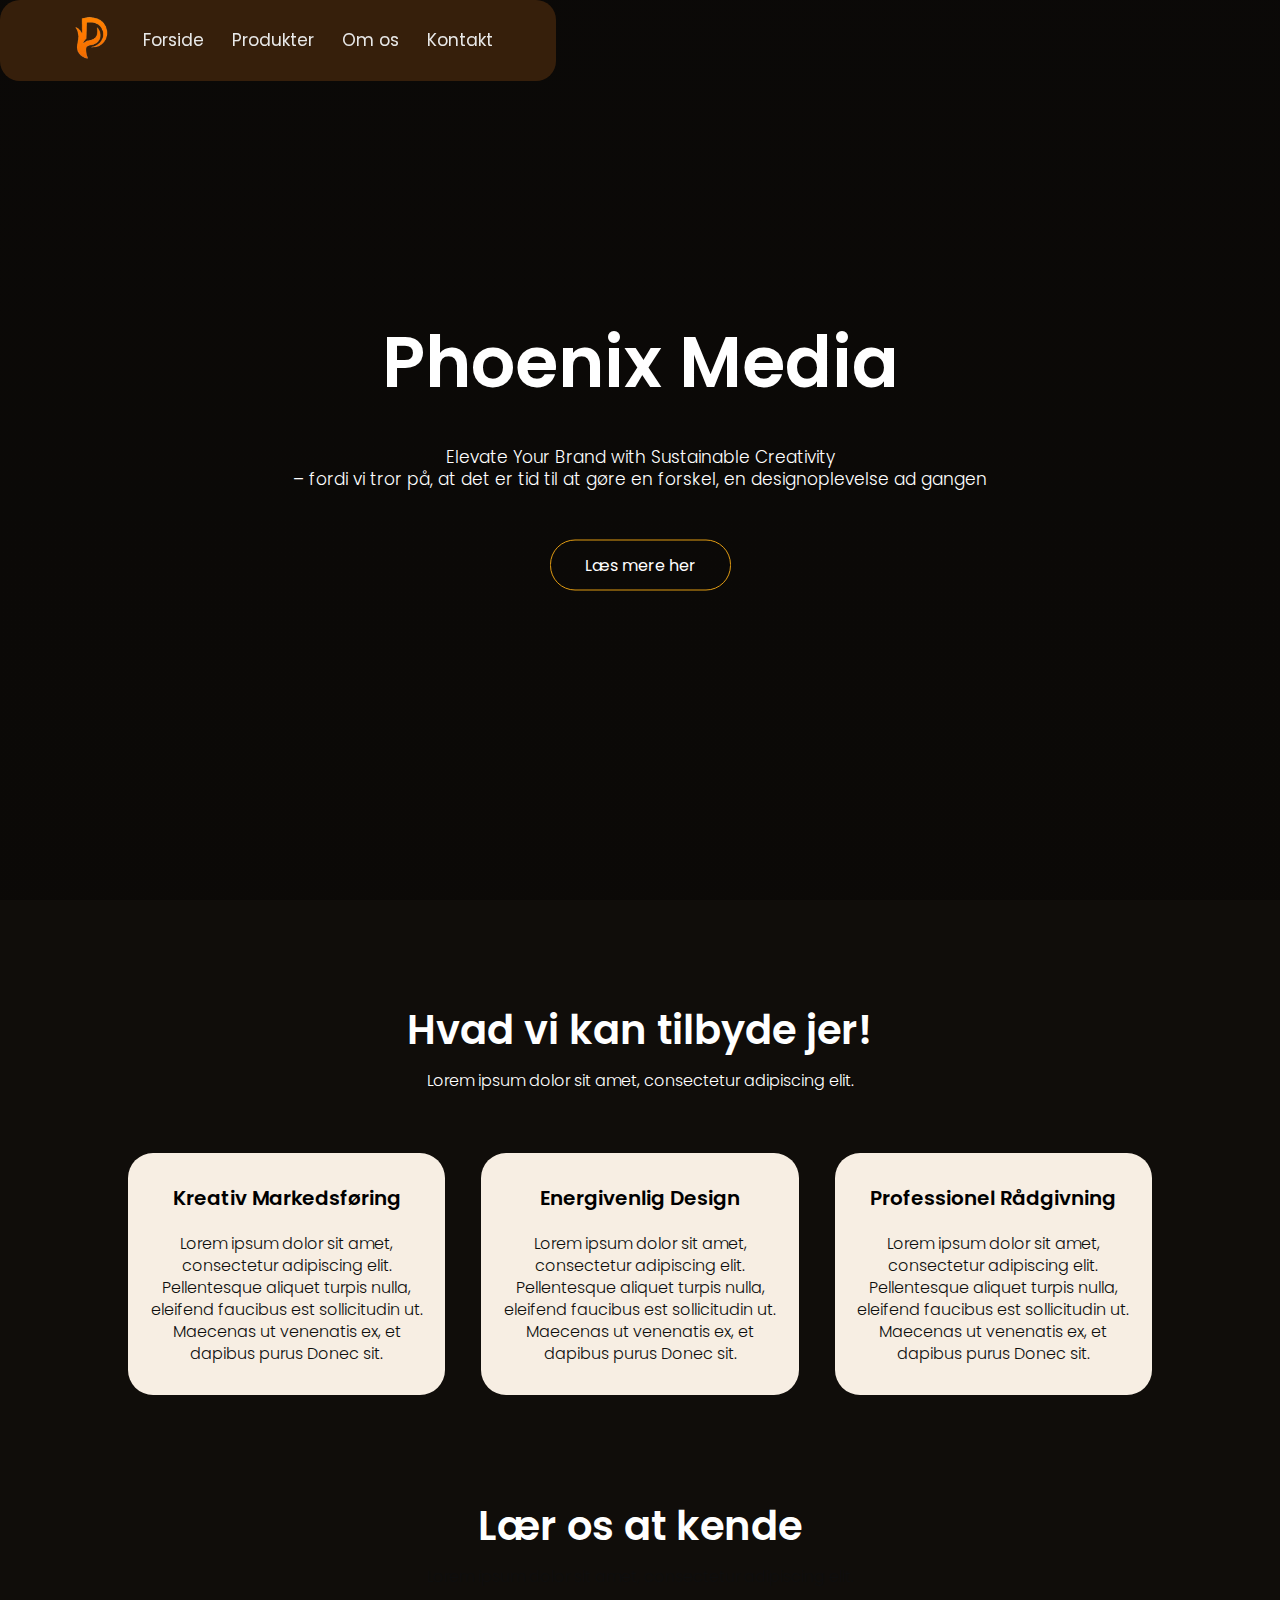
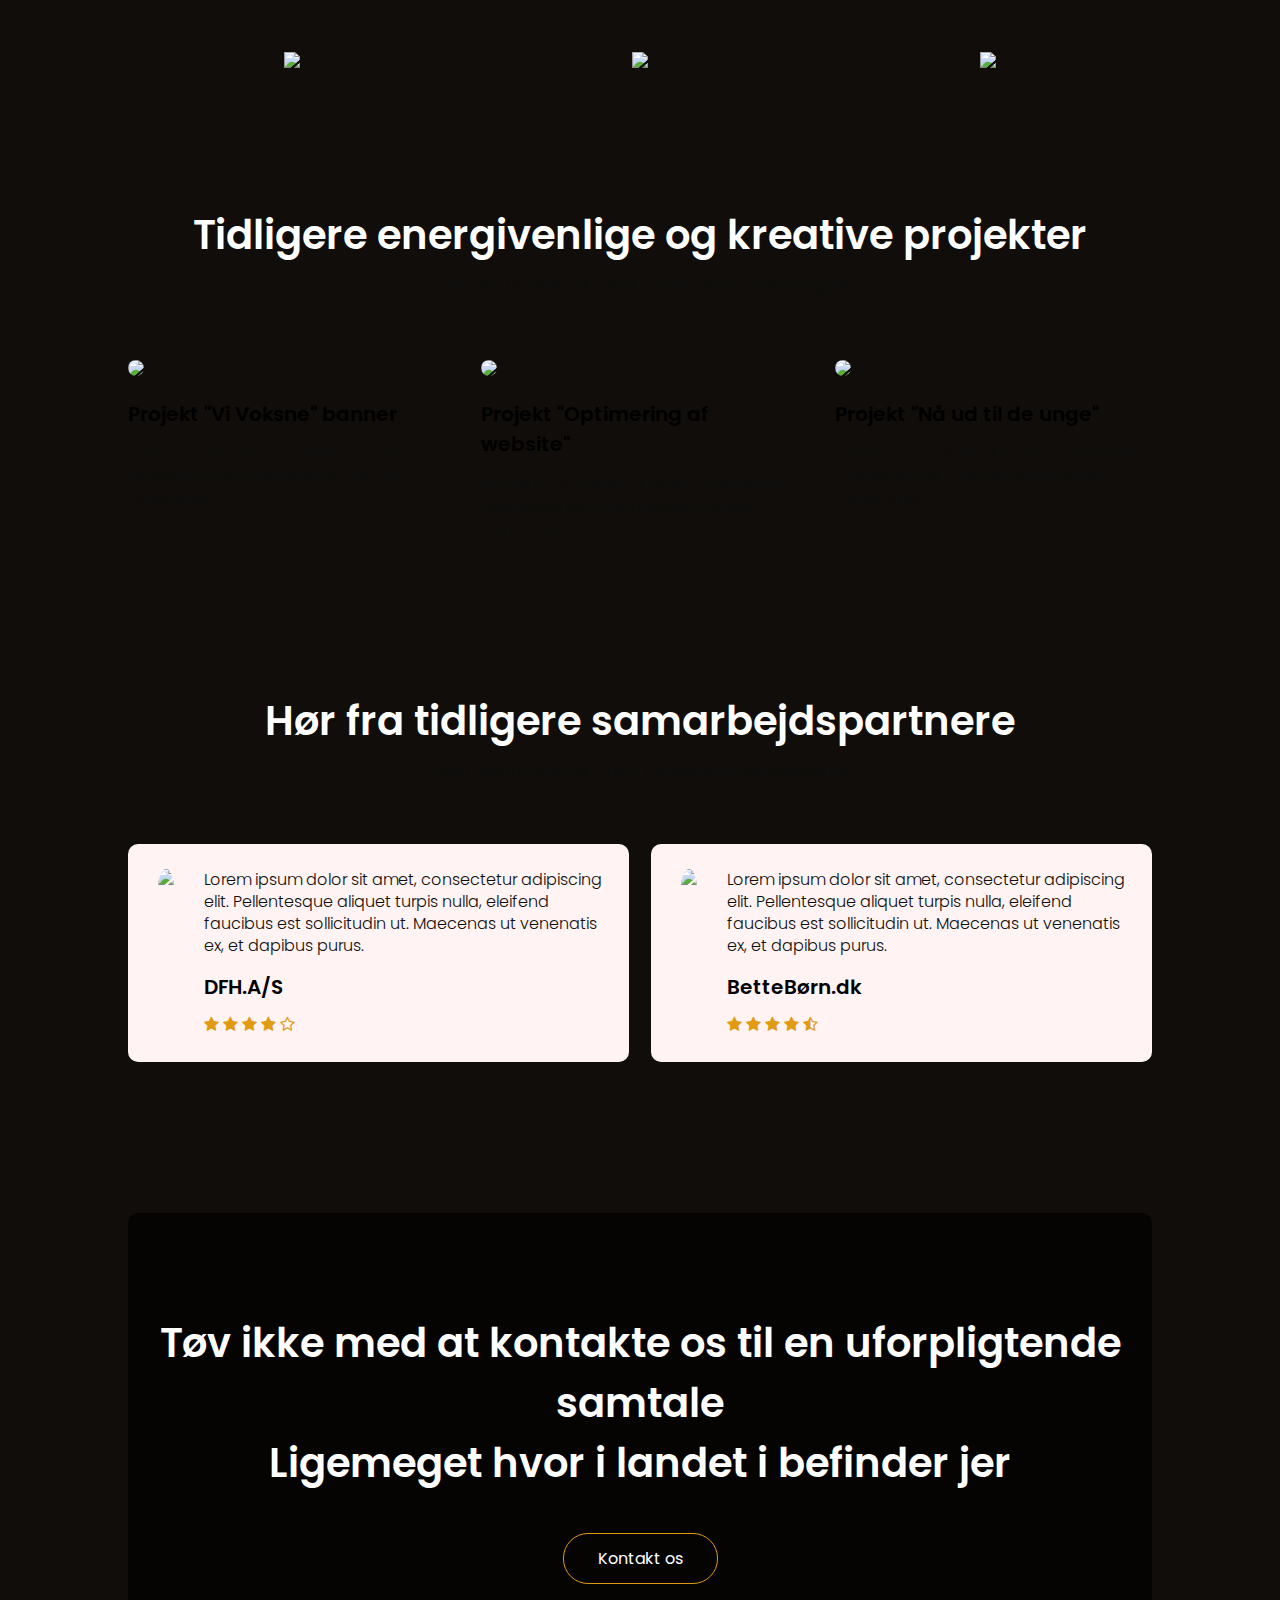
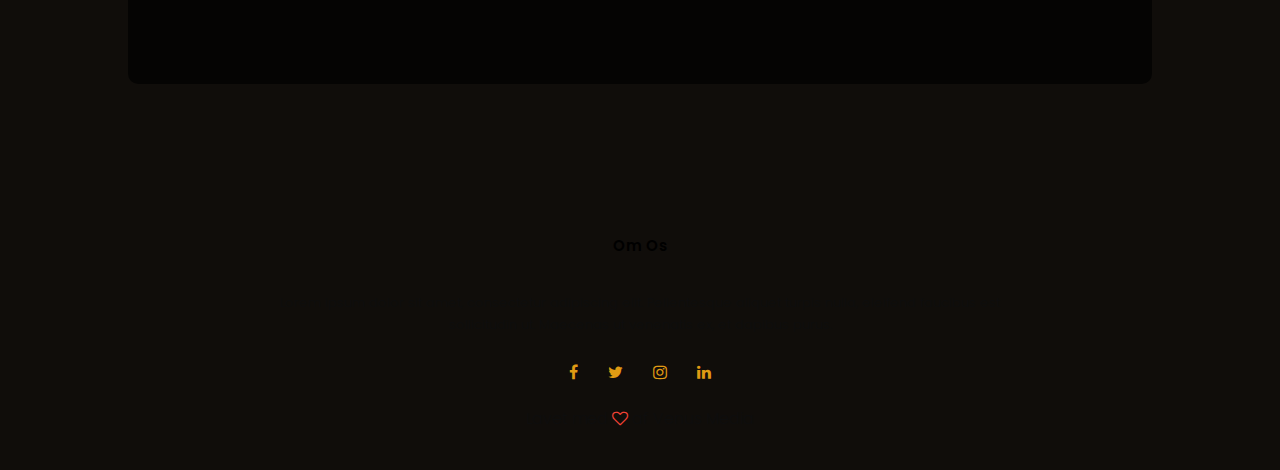
==== commit af8de2b0: "alm. gem" ====
--- a/index.html
+++ b/index.html
@@ -3,7 +3,7 @@
 
 <head>
 <meta name="viewport" content="width=device-width, initial-scale=1.0">
-<title>Venus Media Forside</title>
+<title>Phoenix Media Forside</title>
 <link rel="stylesheet" href="style.css">
 <link href="https://fonts.googleapis.com/css?family=Poppins:100,200,300,400,600,700&display=swap" rel="stylesheet">
 <link rel="stylesheet" href="https://stackpath.bootstrapcdn.com/font-awesome/4.7.0/css/font-awesome.min.css"> 
@@ -12,7 +12,7 @@
     <section class="header">
         
         <nav>
-            <a href="index.html"><img src="img/venus_med_hånd-removebg-preview.png"></a>
+            <a href="index.html"><img class="logo4" src="img/logo4.png"></a>
             <div class="nav-links" id="navLinks">  
                 <i class="fa fa-close" onclick="hideMenu()"></i>
                 <ul>
@@ -26,7 +26,7 @@
         </nav>
         
         <div class="text-box">
-            <h1>Venus Media</h1>
+            <h1>Phoenix Media</h1>
             <p>Elevate Your Brand with Sustainable Creativity<br>– fordi vi tror på, at det er tid til at gøre en forskel, en designoplevelse ad gangen</p>
             <a href="file:///C:/Users/jnkes/OneDrive/IBA%20Kolding/Projekt%203%20Venus%20media/Venus-Media-sem-2/produkter.html" class="hero-btn">Læs mere her</a>
         </div>
@@ -36,7 +36,7 @@
     
     <section class="produkt" >
         <h1>Hvad vi kan tilbyde jer!</h1>
-        <p>Lorem ipsum dolor sit amet, consectetur adipiscing elit.</p>
+        <p class="tilbyd-p-overskrift">Lorem ipsum dolor sit amet, consectetur adipiscing elit.</p>
         <div class="row">
             <div class="produkt-col">
                 <h3>Kreativ Markedsføring</h3>
--- a/style.css
+++ b/style.css
@@ -6,11 +6,21 @@
 .header{
     min-height: 100vh;
     width: 100%;
-    background-image: linear-gradient(rgba(3, 3, 3, 0.7),rgba(0, 0, 0, 0.7)),url(img/bernd-dittrich-KWnzfnJImww-unsplash.jpg);
+    background-image: linear-gradient(rgba(3, 3, 3, 0.409),rgba(0, 0, 0, 0.299)),url(img/2151073786.jpg);
     background-position: center;
     background-size: cover;
     position: relative;
     overflow: hidden;
+}
+
+body{
+    background-color: rgb(16, 13, 10);
+}
+
+.logo4{
+    max-width: 80px;
+    max-height: 80px;
+    padding-left: 0px;
 }
 
 nav{
@@ -18,7 +28,17 @@
     padding: 2% 4%;
     justify-content: space-between;
     align-items: center;
-}
+    background-color: rgba(64, 36, 12, 0.826); 
+    position: fixed;
+    top: 0; left: 0; z-index: 999; height: 30px; 
+    border-radius: 20px;
+    
+    
+
+}
+
+
+
 nav img{
     width: 200px;
 }
@@ -53,9 +73,11 @@
     display: none;
 }
 
+
+
 .text-box{
     width: 90%;
-    color: #fff;
+    color: #dfdfdf;
     position: absolute;
     top: 50%;
     left: 50%;
@@ -82,6 +104,7 @@
     position: relative;
     cursor: pointer;
     transition: 1s;
+    border-radius: 25px;
 }
 
 .hero-btn:hover{
@@ -135,10 +158,14 @@
 h1{
     font-size: 40px;
     font-weight: 600;
-
+    color: #fff;
+
+}
+.tilbyd-p-overskrift{
+    color: #fff;
 }
 p{
-    color: #777;
+    color: #0e0e0e;
     font-size: 16px;
     font-weight: 300;
     line-height: 22px;
@@ -152,8 +179,8 @@
   
 .produkt-col{
     flex-basis: 31%;
-    background: #fff3f3;
-    border-radius: 10px;
+    background: #f7eee3;
+    border-radius: 25px;
     margin-bottom: 5%;
     padding: 20px 12px;
     box-sizing: border-box;
@@ -164,9 +191,10 @@
     font-weight: 600;
     margin: 10px 0;
     font-size: 20px;
+    color: black;
 }
 .produkt-col:hover{
-    box-shadow: 0 0 20px 0px rgba(0, 0, 0, 0.2);
+    box-shadow: 0 0 20px 0px rgba(255, 165, 97, 0.55);
 }
 
 @media (max-width:700px){
@@ -354,7 +382,7 @@
 .sub-header{
     height: 50vh;
     width: 100%;
-    background-image: linear-gradient(rgba(4,9,30,0.7),rgba(4,9,30,0.7)),url(img/bernd-dittrich-KWnzfnJImww-unsplash.jpg);
+    background-image: linear-gradient(rgba(4,9,30,0.7),rgba(4,9,30,0.7)),url(img/2151073786.jpg);
     background-position: center;
     background-size: cover;
     text-align: center;
@@ -420,16 +448,18 @@
 .contact-us{
     width: 80%;
     margin: auto;
-}
+} 
 .contact-col{
     flex-basis: 48%;
     margin-bottom: 30px;
+    
 }
 
 .contact-col div{
     display: flex;
     align-items: center;
     margin-bottom: 40px;
+    
 }
 
 .contact-col div .fa{
@@ -445,7 +475,7 @@
 .contact-col div h5{
     font-size: 20px;
     margin-bottom: 5px;
-    color: #f78b26;
+    color: #f0f0f0;
     font-weight: 400;
     
 }
@@ -454,7 +484,7 @@
     padding: 15px;
     margin-bottom: 17px;
     outline: none;
-    border: 1px solid #e68415;
+    border: 2px solid #e68415;
 }
 
 .footer-link{
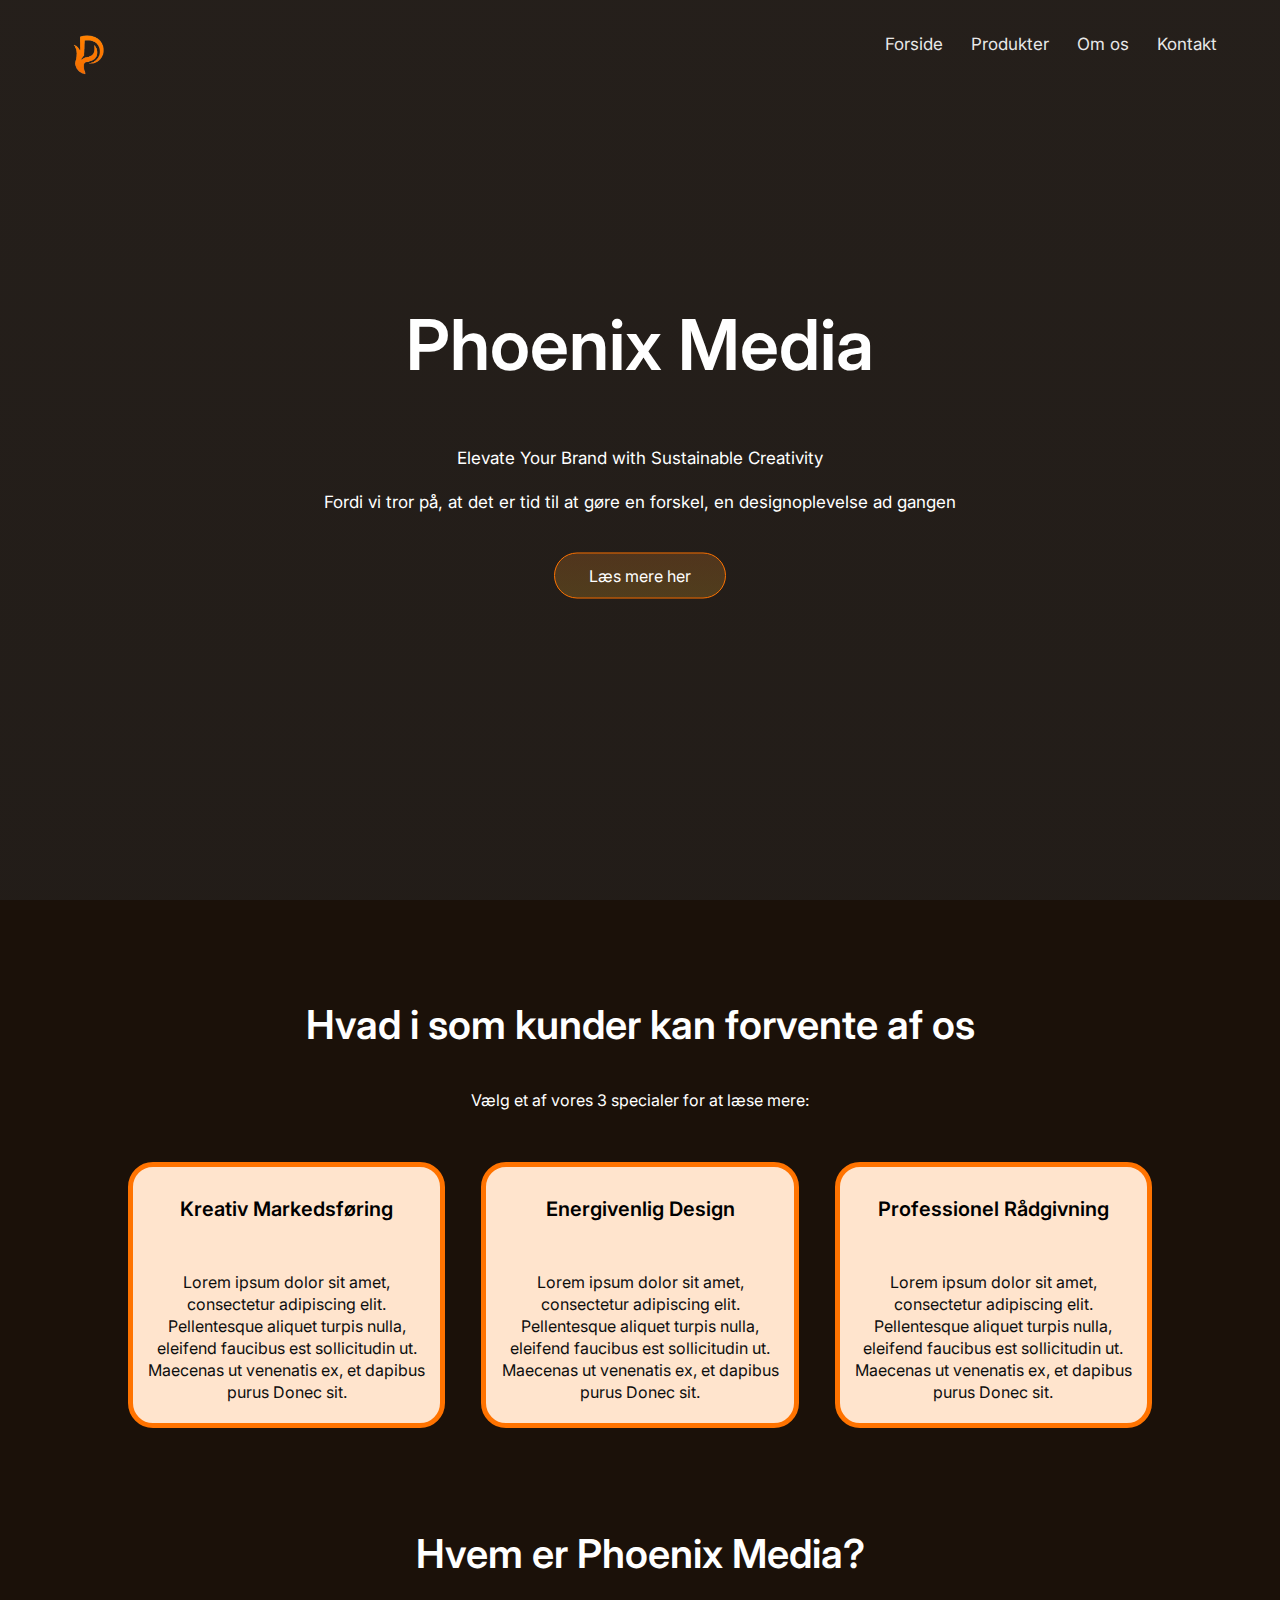
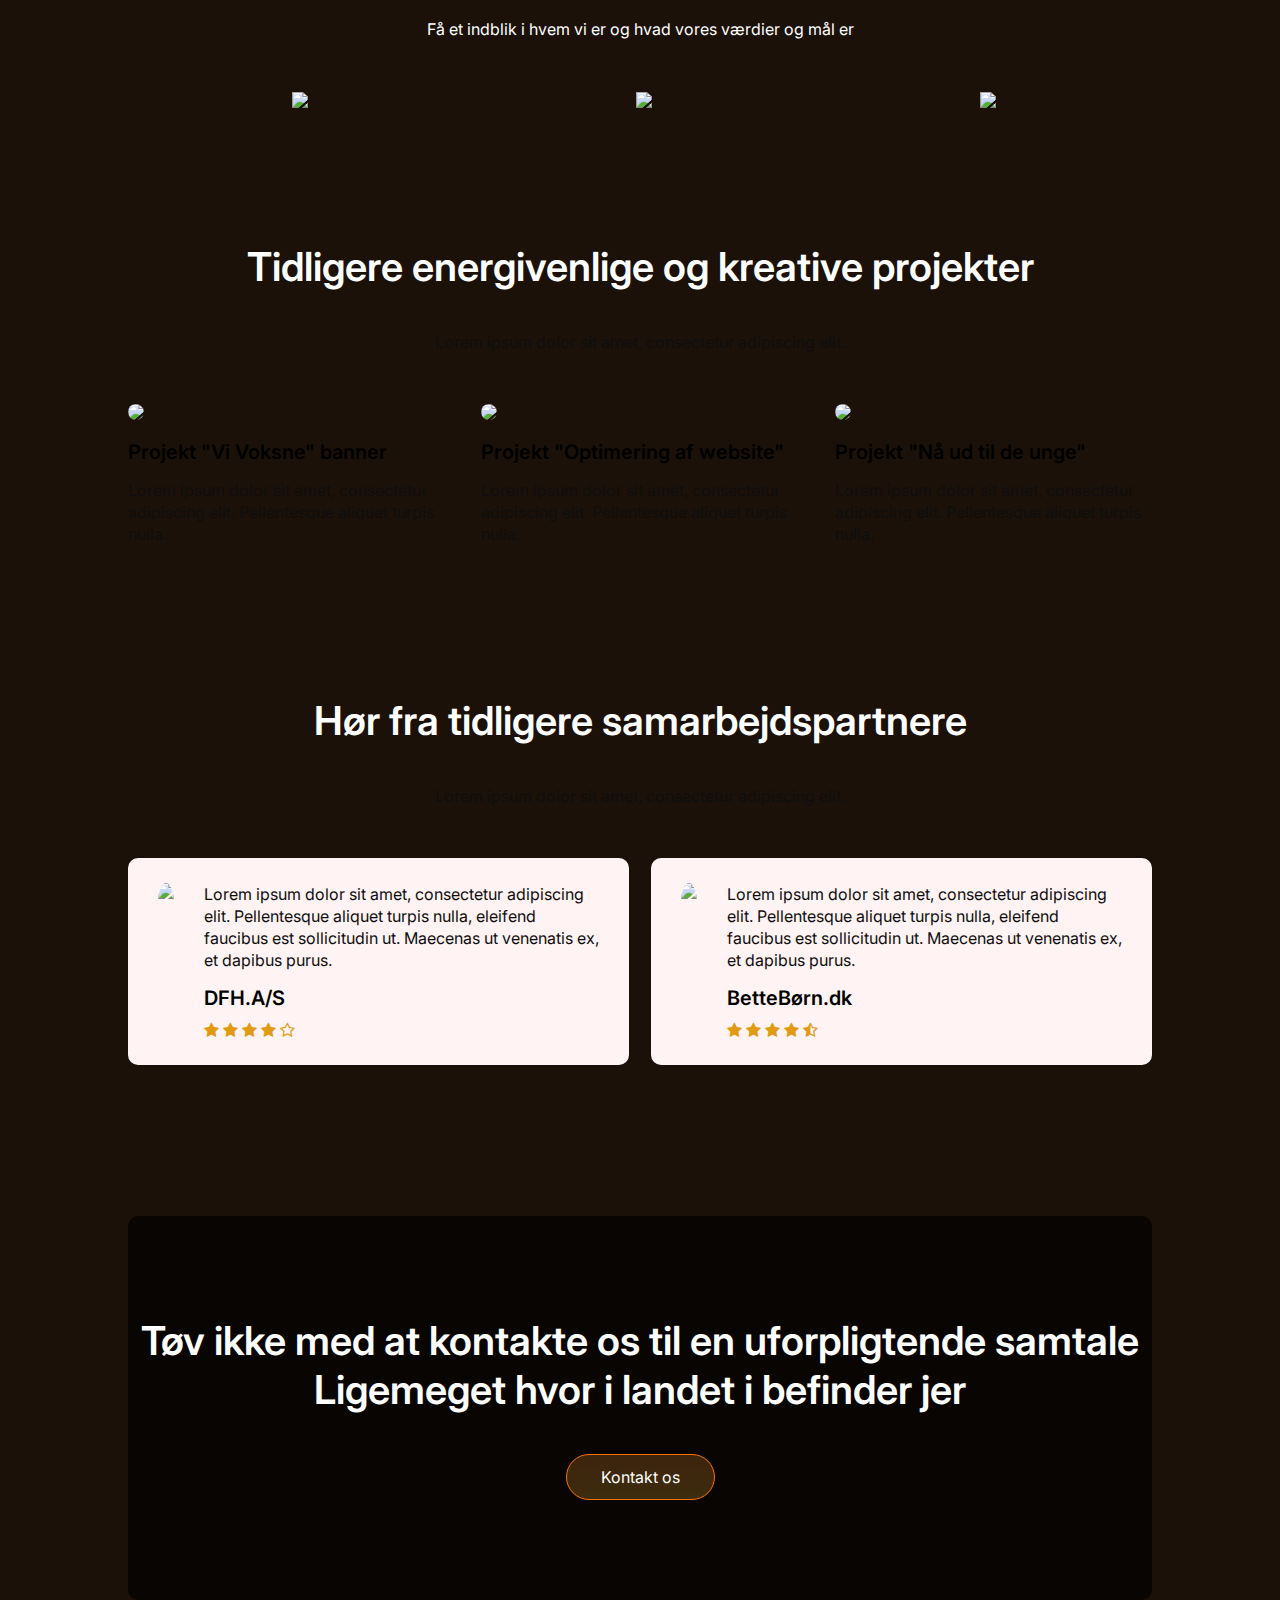
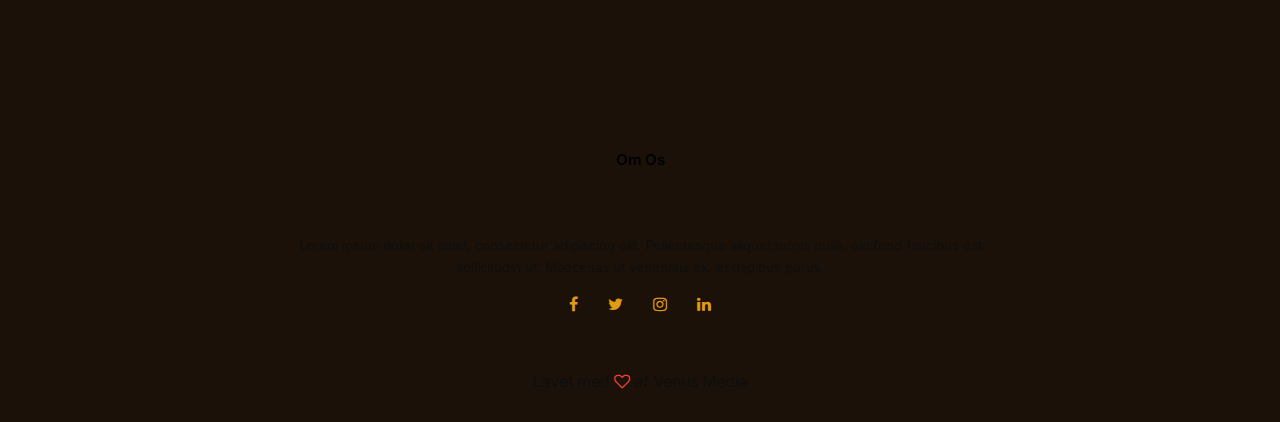
==== commit 51cdc27a: "lavet til om os" ====
--- a/index.html
+++ b/index.html
@@ -5,8 +5,10 @@
 <meta name="viewport" content="width=device-width, initial-scale=1.0">
 <title>Phoenix Media Forside</title>
 <link rel="stylesheet" href="style.css">
-<link href="https://fonts.googleapis.com/css?family=Poppins:100,200,300,400,600,700&display=swap" rel="stylesheet">
+<link href="https://fonts.googleapis.com/css2?family=Inter:wght@100..900&display=swap" rel="stylesheet">
 <link rel="stylesheet" href="https://stackpath.bootstrapcdn.com/font-awesome/4.7.0/css/font-awesome.min.css"> 
+<link rel="preconnect" href="https://fonts.googleapis.com">
+<link rel="preconnect" href="https://fonts.gstatic.com" crossorigin>
 </head>
 <body>
     <section class="header">
@@ -27,7 +29,7 @@
         
         <div class="text-box">
             <h1>Phoenix Media</h1>
-            <p>Elevate Your Brand with Sustainable Creativity<br>– fordi vi tror på, at det er tid til at gøre en forskel, en designoplevelse ad gangen</p>
+            <p>Elevate Your Brand with Sustainable Creativity<br><br>Fordi vi tror på, at det er tid til at gøre en forskel, en designoplevelse ad gangen</p>
             <a href="file:///C:/Users/jnkes/OneDrive/IBA%20Kolding/Projekt%203%20Venus%20media/Venus-Media-sem-2/produkter.html" class="hero-btn">Læs mere her</a>
         </div>
     </section>
@@ -35,8 +37,8 @@
 <!---------- Hvad kan vi tilbyde ----------->
     
     <section class="produkt" >
-        <h1>Hvad vi kan tilbyde jer!</h1>
-        <p class="tilbyd-p-overskrift">Lorem ipsum dolor sit amet, consectetur adipiscing elit.</p>
+        <h1>Hvad i som kunder kan forvente af os</h1>
+        <p class="tilbyd-p-overskrift">Vælg et af vores 3 specialer for at læse mere:</p>
         <div class="row">
             <div class="produkt-col">
                 <h3>Kreativ Markedsføring</h3>
@@ -56,26 +58,26 @@
 <!---------- Lær os at kende ---------->
     
     <section class="om-os">
-        <h1>Lær os at kende</h1>
-        <p>Lorem ipsum dolor sit amet, consectetur adipiscing elit.</p>
+        <h1>Hvem er Phoenix Media?</h1>
+        <p class="om-os-p">Få et indblik i hvem vi er og hvad vores værdier og mål er</p>
             <div class="row">
-                <div class="om-os-col">
-                    <img src="img/nasa-_SFJhRPzJHs-unsplash (1).jpg">
+               <a href="hvem-er-vi.html"> <div class="om-os-col">
+                    <img src="img/abstract-background-fiery-flowing-lines.jpg">
                     <div class="layer">
                         <h3>MÅL</h3>
-                    </div>
+                    </div></a>
                 </div>
-                <div class="om-os-col">
+                <a href="hvem-er-vi.html"><div class="om-os-col">
+                    <img src="img/2151073786.jpg">
+                    <div class="layer">
+                        <h3>VÆRDIER</h3>
+                    </div></a>
+                </div>
+               <a href="hvem-er-vi.html"> <div class="om-os-col">
                     <img src="img/nasa-Q1p7bh3SHj8-unsplash (2).jpg">
                     <div class="layer">
-                        <h3>VÆRDIER</h3>
-                    </div>
-                </div>
-                <div class="om-os-col">
-                    <img src="img/nasa-_SFJhRPzJHs-unsplash (1).jpg">
-                    <div class="layer">
                         <h3>MISSION</h3>
-                    </div>
+                    </div></a>
                 </div>
                 
             </div>
--- a/style.css
+++ b/style.css
@@ -1,12 +1,13 @@
 *{
     margin: 0;
     padding: 0;
-    font-family: 'Poppins', sans-serif;
-}
+    font-family: "Inter", sans-serif;
+}
+
 .header{
     min-height: 100vh;
     width: 100%;
-    background-image: linear-gradient(rgba(3, 3, 3, 0.409),rgba(0, 0, 0, 0.299)),url(img/2151073786.jpg);
+    background-image: linear-gradient(rgba(48, 47, 47, 0.466),rgba(43, 42, 42, 0.466)),url(img/2151073786.jpg);
     background-position: center;
     background-size: cover;
     position: relative;
@@ -14,12 +15,12 @@
 }
 
 body{
-    background-color: rgb(16, 13, 10);
+    background-color: rgb(27, 17, 9);;
 }
 
 .logo4{
-    max-width: 80px;
-    max-height: 80px;
+    max-width: 75px;
+    max-height: 75px;
     padding-left: 0px;
 }
 
@@ -27,12 +28,6 @@
     display: flex;
     padding: 2% 4%;
     justify-content: space-between;
-    align-items: center;
-    background-color: rgba(64, 36, 12, 0.826); 
-    position: fixed;
-    top: 0; left: 0; z-index: 999; height: 30px; 
-    border-radius: 20px;
-    
     
 
 }
@@ -61,7 +56,7 @@
     content: '';
     width: 0%;
     height: 2px;
-    background: #eda618;
+    background: #ff7300;
     display: block;
     margin: auto;
     transition: .4s;    
@@ -86,21 +81,22 @@
 }
 .text-box h1{
     font-size: 70px;
+    font-weight: 600;
 }
 .text-box p{
     margin: 20px 0 40px;
     font-size: 17px;
     color: #fff;
-    font: weight 700px;;
+    font-weight: 400;
 }
 .hero-btn {
     display: inline-block;
     text-decoration: none;
     color: #fff;
-    border: 1px solid #e09b13;
+    border: 1px solid rgb(255, 115, 0);
     padding: 12px 34px;
     font-size: 16px;
-    background: transparent;
+    background: linear-gradient(rgba(188, 108, 37, 0.295),rgb(188, 138, 37, 0.295));
     position: relative;
     cursor: pointer;
     transition: 1s;
@@ -108,8 +104,8 @@
 }
 
 .hero-btn:hover{
-    border: 1px solid #e09b13;
-    background: #e09b13;
+    border: 1px solid rgb(255, 115, 0);
+    background: rgb(255, 115, 0);
     transition: 1s;
 }
 
@@ -123,7 +119,7 @@
     .nav-links
     {
         position: fixed;
-        background: #e09b13;
+        background: rgb(255, 115, 0);
         height: 100vh;
         width: 200px;
         top: 0;
@@ -139,12 +135,15 @@
         display: block;
         color: #fff;
         margin: 10px;
-        font-size: 22px;
+        font-size: 30px;
         cursor: pointer; 
     }
     .text-box h1{
-        font-size: 20px;
-    }
+        font-size: 50px;
+    }
+   
+
+  
 }
 
 /*---------- Hvad kan vi tilbyde --------*/
@@ -167,9 +166,11 @@
 p{
     color: #0e0e0e;
     font-size: 16px;
-    font-weight: 300;
+    font-weight: 400;
     line-height: 22px;
-    padding: 10px;
+    padding-top: 40px;
+    margin-bottom: auto;
+    
 }
 .row{
     margin-top: 5%;
@@ -179,12 +180,25 @@
   
 .produkt-col{
     flex-basis: 31%;
-    background: #f7eee3;
+    background: #ffe4cd;
     border-radius: 25px;
     margin-bottom: 5%;
     padding: 20px 12px;
     box-sizing: border-box;
     transition: .5s;
+    border-style: solid;
+    border-width: thick;
+    border-color: #ff7300;
+}
+
+.om-os-p{
+    color: #fff;
+    font-size: 16px;
+    font-weight: 400;
+    line-height: 22px;
+    padding-top: 40px;
+    margin-bottom: auto;
+    
 }
 h3{
     text-align: center;
@@ -194,12 +208,16 @@
     color: black;
 }
 .produkt-col:hover{
-    box-shadow: 0 0 20px 0px rgba(255, 165, 97, 0.55);
+    box-shadow: 0 0 30px 0px rgb(255, 115, 0);
 }
 
 @media (max-width:700px){
     .row{
         flex-direction: column;
+        margin-top: 12%;
+    }
+    h1{
+        font-size: 35px;
     }
 } 
 
@@ -436,6 +454,8 @@
 
 /*------- Kontakt os side ------------*/
 
+
+
 .location{
     width: 80%;
     margin: auto;
@@ -492,3 +512,8 @@
     color: #f18e0d;
 }
 
+
+
+/*Hvem er vi siden*/
+
+
